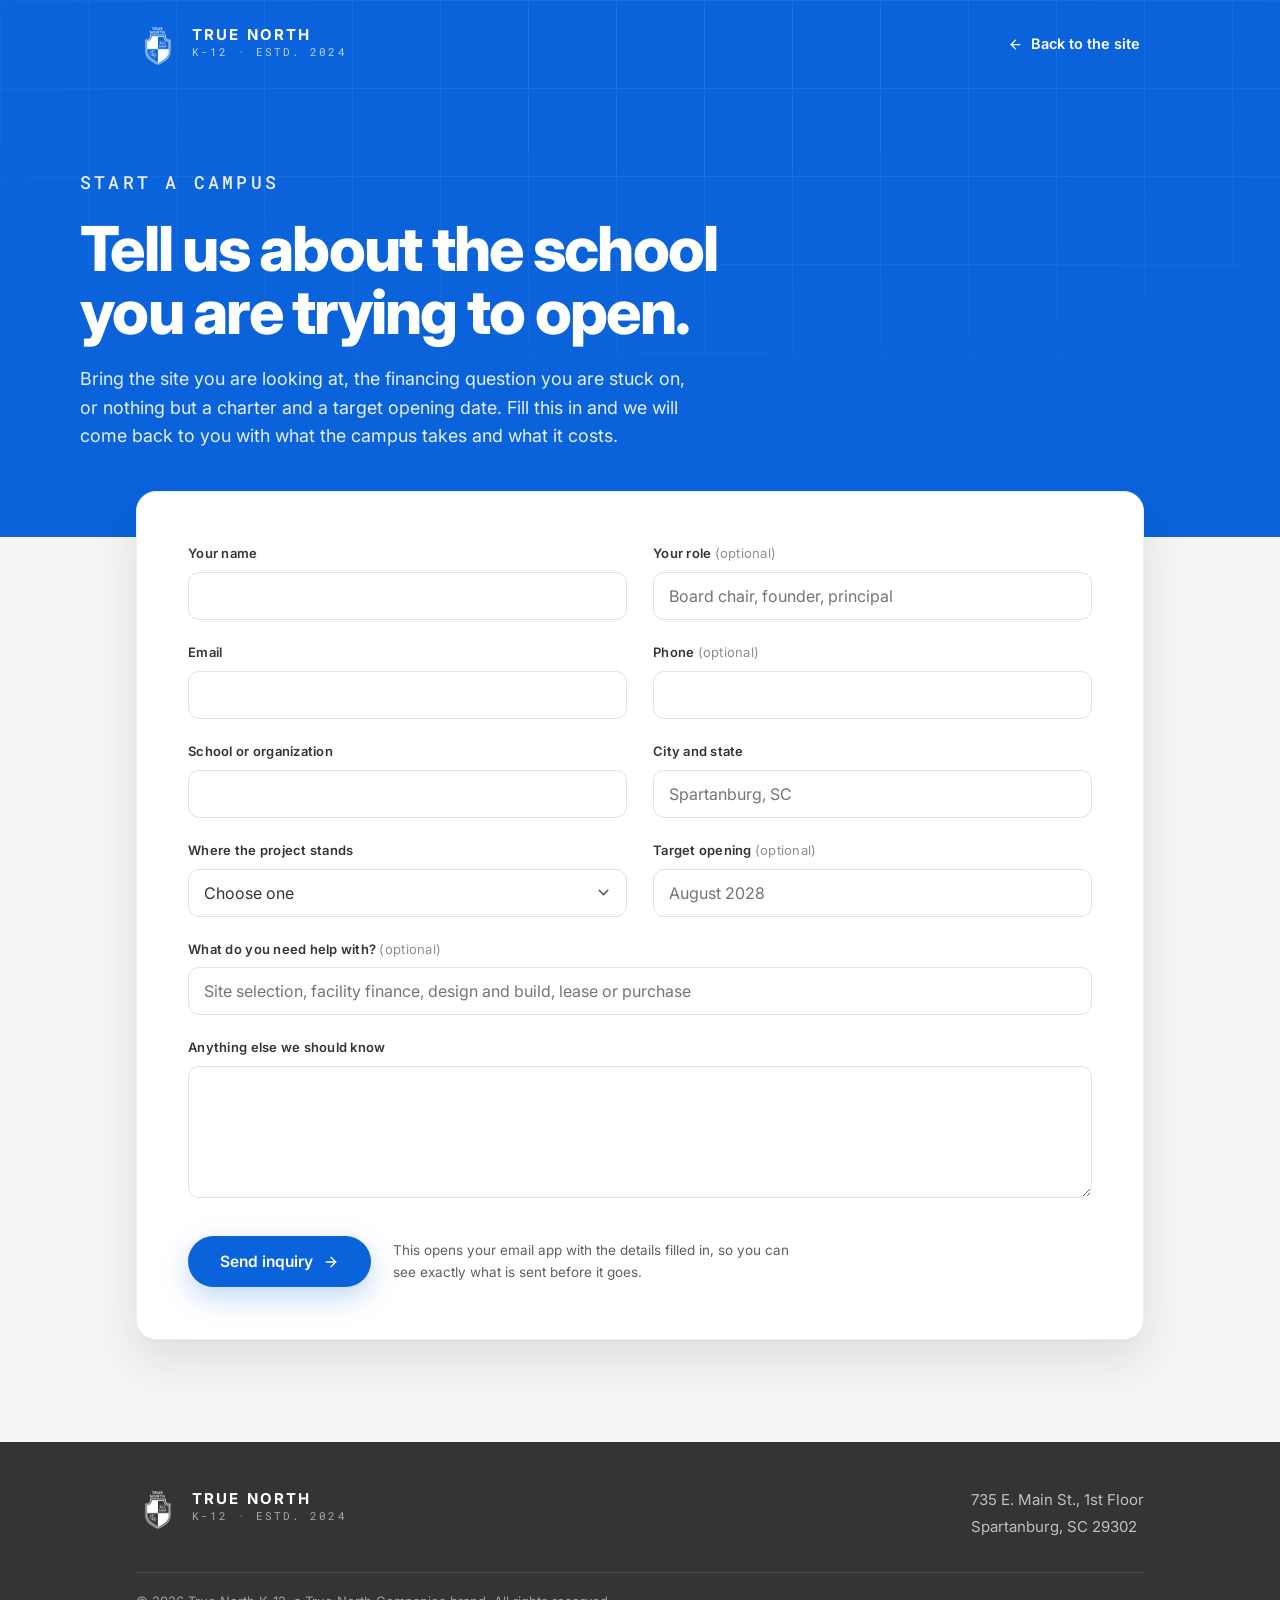
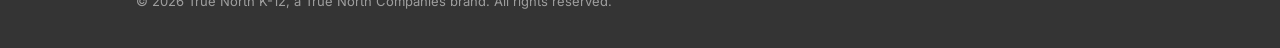
==== contact.html @ c8b850d5 "Punch list: sharp campus imagery, clearer calls to action, inquiry page Photography no longer upscal" ====
<!DOCTYPE html>
<meta charset="utf-8">
<meta name="viewport" content="width=device-width, initial-scale=1">
<title>Start a campus — True North K-12</title>
<meta name="description" content="Tell True North K-12 about the school you are trying to open.">
<meta name="robots" content="noindex">
<link rel="icon" type="image/png" href="assets/tnk12-shield.png">
<link rel="preconnect" href="https://fonts.googleapis.com">
<link rel="preconnect" href="https://fonts.gstatic.com" crossorigin>
<link rel="stylesheet" href="https://fonts.googleapis.com/css2?family=Inter:wght@300;400;500;600;700;800&family=Roboto+Mono:wght@400;500&display=swap">

<style>
  /* True North K-12 inquiry page. Same brand kit, light mode only. */
  :root {
    --cobalt: #0A63DA; --cobalt-deep: #054EAD; --cobalt-dark: #073A80;
    --cobalt-lift: #3D8BF0; --cobalt-wash: #EAF1FD;
    --ink: #343434; --ink-soft: #5B6068; --ink-faint: #8A9099;
    --ground: #FFFFFF; --ground-alt: #F6F5F4; --paper: #F6F6F6;
    --rule: #E4E3E1; --rule-soft: #EFEEEC;
    --face: "Inter", "Segoe UI", Helvetica, Arial, sans-serif;
    --mono: "Roboto Mono", "SF Mono", Consolas, monospace;
    --shell: 1120px;
  }
  *, *::before, *::after { box-sizing: border-box; }
  body { margin: 0; background: var(--ground-alt); color: var(--ink); font-family: var(--face);
         font-size: 17px; line-height: 1.6; -webkit-font-smoothing: antialiased; overflow-x: hidden; }
  h1, h2 { margin: 0; letter-spacing: -0.028em; text-wrap: balance; }
  p { margin: 0; }
  img { max-width: 100%; display: block; }
  a { color: var(--cobalt); text-underline-offset: 3px; }
  :focus-visible { outline: 2px solid var(--cobalt-lift); outline-offset: 3px; border-radius: 4px; }

  .shell { width: 100%; max-width: var(--shell); margin-inline: auto; padding-inline: clamp(20px, 5vw, 56px); }
  .eyebrow { font-family: var(--mono); font-size: 12px; font-weight: 500; letter-spacing: .18em;
             text-transform: uppercase; color: rgba(255,255,255,.8); }

  /* masthead + banner */
  .top { background: var(--cobalt); color: #FFFFFF; position: relative; overflow: hidden; }
  .top::after {
    content: ""; position: absolute; inset: 0; opacity: .15;
    background-image: linear-gradient(rgba(255,255,255,.5) 1px, transparent 1px),
                      linear-gradient(90deg, rgba(255,255,255,.5) 1px, transparent 1px);
    background-size: 88px 88px;
    mask-image: radial-gradient(100% 90% at 55% 15%, #000 20%, transparent 78%);
  }
  .top .shell { position: relative; z-index: 1; }
  .bar { display: flex; align-items: center; gap: 18px; min-height: 88px; }
  .lockup { display: flex; align-items: center; gap: 12px; text-decoration: none; color: #FFFFFF; }
  .lockup img { width: 44px; height: 44px; flex: none; }
  .lockup b { display: block; font-size: 15px; font-weight: 700; letter-spacing: .14em; line-height: 1.1; }
  .lockup i { display: block; font-style: normal; font-family: var(--mono); font-size: 10.5px;
              letter-spacing: .2em; color: rgba(255,255,255,.72); }
  .back { margin-left: auto; color: #FFFFFF; text-decoration: none; font-size: 14.5px; font-weight: 600;
          display: inline-flex; align-items: center; gap: 8px; min-height: 44px; padding: 0 4px; }
  .back:hover { text-decoration: underline; }
  .back svg { width: 15px; height: 15px; }

  .banner { padding: clamp(34px, 5vw, 58px) 0 clamp(52px, 7vw, 86px); }
  .banner h1 { margin-top: 20px; font-size: clamp(34px, 5.2vw, 62px); font-weight: 800; line-height: 1.02; max-width: 16ch; }
  .banner p { margin-top: 22px; max-width: 56ch; font-size: clamp(16.5px, 1.4vw, 19px); color: rgba(255,255,255,.9); }

  /* form card */
  .wrap { padding: 0 0 clamp(60px, 8vw, 104px); }
  .card { background: var(--ground); border: 1px solid var(--rule-soft); border-radius: 20px;
          padding: clamp(28px, 4vw, 52px); margin-top: clamp(-46px, -4vw, -34px);
          box-shadow: 0 1px 2px rgba(10,99,218,.05), 0 20px 46px rgba(8,33,63,.1); position: relative; z-index: 2; }

  .grid { display: grid; grid-template-columns: repeat(2, 1fr); gap: 22px 26px; }
  @media (max-width: 720px) { .grid { grid-template-columns: 1fr; } }
  .full { grid-column: 1 / -1; }

  .field label { display: block; font-size: 13px; font-weight: 600; letter-spacing: .02em; margin-bottom: 8px; }
  .field .opt { color: var(--ink-faint); font-weight: 400; }
  .field input, .field select, .field textarea {
    width: 100%; font-family: var(--face); font-size: 16px; color: var(--ink);
    background: var(--ground); border: 1px solid var(--rule); border-radius: 11px;
    padding: 13px 15px; transition: border-color .16s ease, box-shadow .16s ease;
  }
  .field textarea { min-height: 132px; resize: vertical; line-height: 1.55; }
  .field select { appearance: none; background-image: url("data:image/svg+xml,%3Csvg xmlns='http://www.w3.org/2000/svg' viewBox='0 0 24 24' fill='none' stroke='%235B6068' stroke-width='2' stroke-linecap='round'%3E%3Cpath d='M6 9l6 6 6-6'/%3E%3C/svg%3E");
                  background-repeat: no-repeat; background-position: right 14px center; background-size: 17px; padding-right: 42px; }
  .field input:focus, .field select:focus, .field textarea:focus {
    outline: none; border-color: var(--cobalt); box-shadow: 0 0 0 3px var(--cobalt-wash); }
  .field input:user-invalid, .field textarea:user-invalid { border-color: #B3261E; }

  .actions { margin-top: 30px; display: flex; flex-wrap: wrap; align-items: center; gap: 18px 22px; }
  .btn { display: inline-flex; align-items: center; gap: 10px; padding: 16px 32px; border: 0; border-radius: 999px;
         font-family: var(--face); font-size: 15.5px; font-weight: 600; cursor: pointer;
         background: var(--cobalt); color: #FFFFFF; box-shadow: 0 10px 28px rgba(10,99,218,.26);
         transition: transform .18s ease, background .18s ease; text-decoration: none; }
  .btn:hover { transform: translateY(-2px); background: var(--cobalt-deep); }
  .btn svg { width: 16px; height: 16px; }
  .note { font-size: 13.5px; color: var(--ink-soft); max-width: 46ch; }

  .said { margin-top: 26px; padding: 20px 22px; border-radius: 13px; background: var(--cobalt-wash);
          border: 1px solid #CFE0FA; font-size: 15px; color: var(--cobalt-dark); }
  .said b { display: block; margin-bottom: 5px; font-size: 15.5px; }
  .said a { color: var(--cobalt-deep); }

  .foot { background: var(--ink); color: var(--paper); padding: 44px 0 36px; }
  .foot__row { display: flex; flex-wrap: wrap; gap: 24px 56px; justify-content: space-between; align-items: flex-start; }
  .foot .lockup i { color: rgba(246,246,246,.6); }
  .foot address { font-style: normal; font-size: 15px; line-height: 1.8; color: rgba(246,246,246,.72); }
  .foot__legal { margin-top: 32px; padding-top: 18px; border-top: 1px solid rgba(255,255,255,.13);
                 font-size: 13px; color: rgba(246,246,246,.55); }
</style>

<header class="top">
  <div class="shell">
    <div class="bar">
      <a class="lockup" href="index.html" aria-label="True North K-12, home">
        <img src="assets/tnk12-shield-white.png" alt="" width="44" height="44">
        <span>
          <b>TRUE NORTH</b>
          <i>K-12 &middot; ESTD. 2024</i>
        </span>
      </a>
      <a class="back" href="index.html">
        <svg viewBox="0 0 24 24" fill="none" stroke="currentColor" stroke-width="2" stroke-linecap="round" stroke-linejoin="round" aria-hidden="true"><path d="M19 12H5"/><path d="M12 19l-7-7 7-7"/></svg>
        Back to the site
      </a>
    </div>
  </div>
  <div class="shell banner">
    <p class="eyebrow">Start a campus</p>
    <h1>Tell us about the school you are trying to open.</h1>
    <p>
      Bring the site you are looking at, the financing question you are stuck on, or nothing but a
      charter and a target opening date. Fill this in and we will come back to you with what the
      campus takes and what it costs.
    </p>
  </div>
</header>

<main class="wrap">
  <div class="shell">
    <div class="card">
      <form id="inquiry" novalidate>
        <div class="grid">
          <div class="field">
            <label for="name">Your name</label>
            <input id="name" name="name" type="text" autocomplete="name" required>
          </div>
          <div class="field">
            <label for="role">Your role <span class="opt">(optional)</span></label>
            <input id="role" name="role" type="text" placeholder="Board chair, founder, principal" autocomplete="organization-title">
          </div>
          <div class="field">
            <label for="email">Email</label>
            <input id="email" name="email" type="email" autocomplete="email" required>
          </div>
          <div class="field">
            <label for="phone">Phone <span class="opt">(optional)</span></label>
            <input id="phone" name="phone" type="tel" autocomplete="tel">
          </div>
          <div class="field">
            <label for="school">School or organization</label>
            <input id="school" name="school" type="text" autocomplete="organization" required>
          </div>
          <div class="field">
            <label for="place">City and state</label>
            <input id="place" name="place" type="text" placeholder="Spartanburg, SC" required>
          </div>
          <div class="field">
            <label for="stage">Where the project stands</label>
            <select id="stage" name="stage" required>
              <option value="">Choose one</option>
              <option>Still exploring</option>
              <option>Charter application in progress</option>
              <option>Charter approved</option>
              <option>Site identified</option>
              <option>Site under contract</option>
              <option>In design</option>
              <option>Under construction</option>
              <option>Something else</option>
            </select>
          </div>
          <div class="field">
            <label for="opening">Target opening <span class="opt">(optional)</span></label>
            <input id="opening" name="opening" type="text" placeholder="August 2028">
          </div>
          <div class="field full">
            <label for="help">What do you need help with? <span class="opt">(optional)</span></label>
            <input id="help" name="help" type="text" placeholder="Site selection, facility finance, design and build, lease or purchase">
          </div>
          <div class="field full">
            <label for="message">Anything else we should know</label>
            <textarea id="message" name="message" required></textarea>
          </div>
        </div>

        <div class="actions">
          <button class="btn" type="submit">
            Send inquiry
            <svg viewBox="0 0 24 24" fill="none" stroke="currentColor" stroke-width="2" stroke-linecap="round" stroke-linejoin="round" aria-hidden="true"><path d="M5 12h14"/><path d="M12 5l7 7-7 7"/></svg>
          </button>
          <p class="note">This opens your email app with the details filled in, so you can see exactly what is sent before it goes.</p>
        </div>

        <div class="said" id="said" hidden>
          <b>Your email app should have opened.</b>
          If nothing happened, send the same details straight to
          <a id="fallback" href="#">our inbox</a> and we will pick it up from there.
        </div>
      </form>
    </div>
  </div>
</main>

<footer class="foot">
  <div class="shell foot__row">
    <a class="lockup" href="index.html" aria-label="True North K-12, home">
      <img src="assets/tnk12-shield-white.png" alt="" width="42" height="42">
      <span>
        <b>TRUE NORTH</b>
        <i>K-12 &middot; ESTD. 2024</i>
      </span>
    </a>
    <address>
      735 E. Main St., 1st Floor<br>
      Spartanburg, SC 29302
    </address>
  </div>
  <div class="shell">
    <p class="foot__legal">&copy; 2026 True North K-12, a True North Companies brand. All rights reserved.</p>
  </div>
</footer>

<script>
(function () {
  // ---- Where inquiries go. Change this one line to reroute the form. ----
  var INBOX = "cgill@true-north-companies.com";

  var form = document.getElementById("inquiry");
  var said = document.getElementById("said");
  var fallback = document.getElementById("fallback");
  if (!form) return;

  function val(id) {
    var el = document.getElementById(id);
    return el && el.value ? el.value.trim() : "";
  }

  function compose() {
    var rows = [
      ["Name", val("name")],
      ["Role", val("role")],
      ["Email", val("email")],
      ["Phone", val("phone")],
      ["School or organization", val("school")],
      ["City and state", val("place")],
      ["Where the project stands", val("stage")],
      ["Target opening", val("opening")],
      ["Needs help with", val("help")]
    ].filter(function (r) { return r[1]; });

    var body = "";
    rows.forEach(function (r) { body += r[0] + ": " + r[1] + "\n"; });
    body += "\n" + val("message") + "\n";

    var subject = "Campus inquiry: " + (val("school") || val("name") || "True North K-12");
    return "mailto:" + INBOX +
           "?subject=" + encodeURIComponent(subject) +
           "&body=" + encodeURIComponent(body);
  }

  form.addEventListener("submit", function (e) {
    e.preventDefault();
    if (!form.checkValidity()) {
      form.reportValidity();
      var bad = form.querySelector(":invalid");
      if (bad) bad.focus();
      return;
    }
    var href = compose();
    if (fallback) fallback.setAttribute("href", href);
    if (said) said.hidden = false;
    window.location.href = href;
  });
})();
</script>
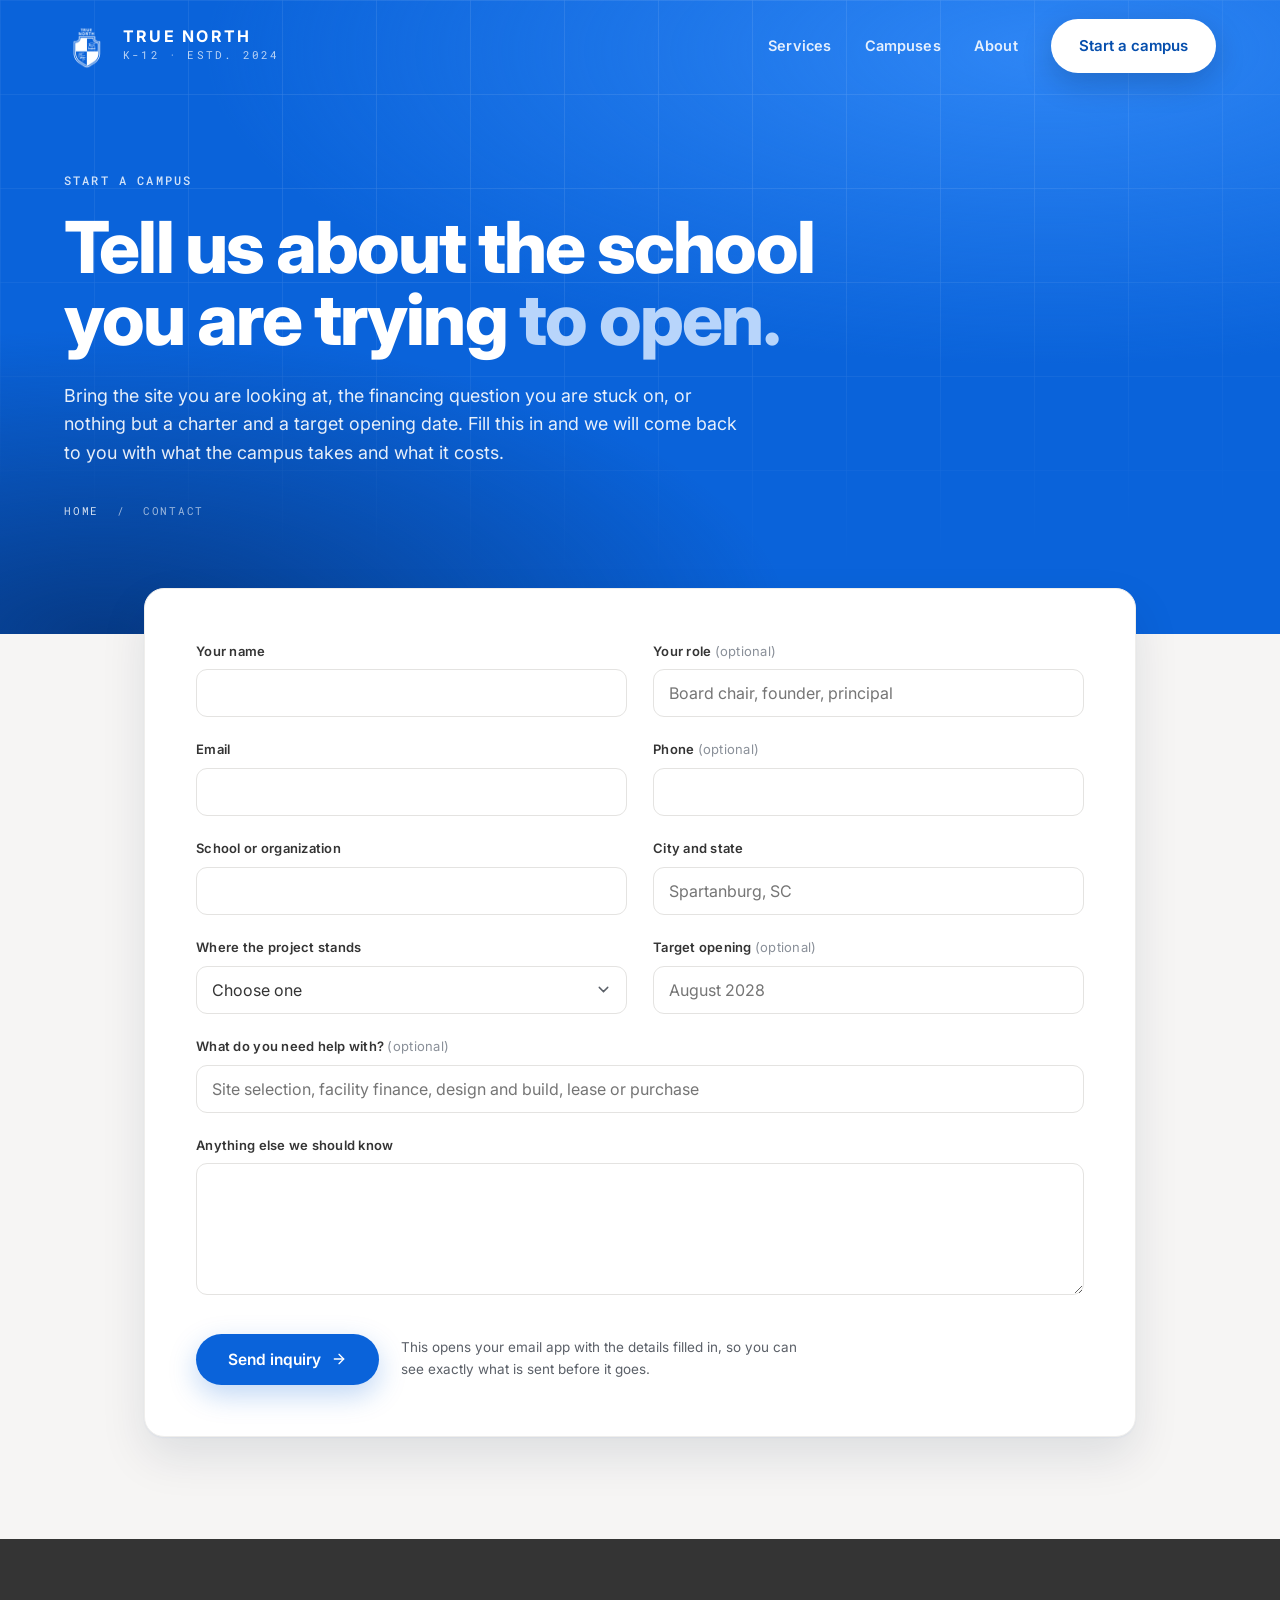
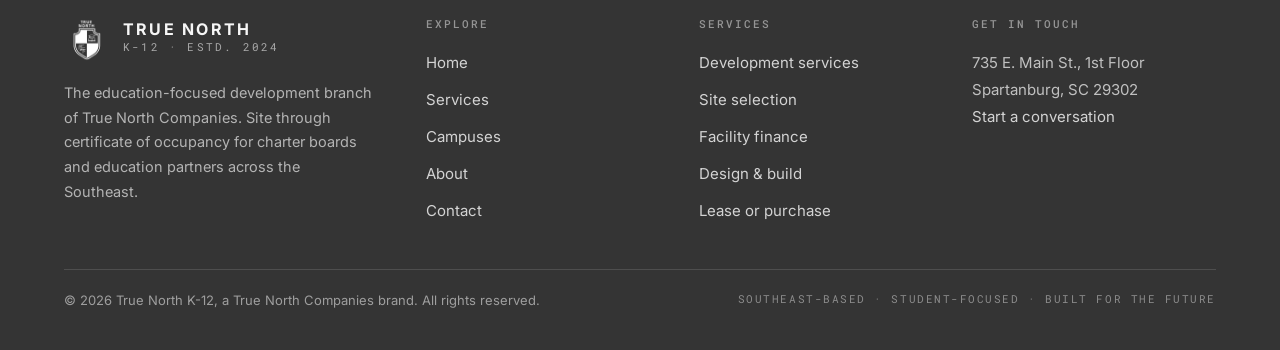
==== commit 284b2d6f: "Build out the full multi-page site Five pages instead of one splash page: home, services, campuses, " ====
--- a/contact.html
+++ b/contact.html
@@ -1,69 +1,35 @@
 <!DOCTYPE html>
 <meta charset="utf-8">
 <meta name="viewport" content="width=device-width, initial-scale=1">
-<title>Start a campus — True North K-12</title>
-<meta name="description" content="Tell True North K-12 about the school you are trying to open.">
-<meta name="robots" content="noindex">
+<title>Contact | True North K-12</title>
+<meta name="description" content="Tell True North K-12 about the school you are trying to open. Site, financing, design or the whole campus, we will tell you what it takes and what it costs.">
+<link rel="canonical" href="https://powered-by-elevate.github.io/TNK12-web/contact.html">
+<meta property="og:type" content="website">
+<meta property="og:site_name" content="True North K-12">
+<meta property="og:title" content="Contact | True North K-12">
+<meta property="og:description" content="Bring the site, the financing question, or nothing but a charter and a target opening date.">
+<meta property="og:url" content="https://powered-by-elevate.github.io/TNK12-web/contact.html">
+<meta property="og:image" content="https://powered-by-elevate.github.io/TNK12-web/assets/campus-woodruff.jpg">
+<meta name="twitter:card" content="summary_large_image">
 <link rel="icon" type="image/png" href="assets/tnk12-shield.png">
+<link rel="apple-touch-icon" href="assets/tnk12-shield.png">
+<meta name="theme-color" content="#0A63DA">
 <link rel="preconnect" href="https://fonts.googleapis.com">
 <link rel="preconnect" href="https://fonts.gstatic.com" crossorigin>
-<link rel="stylesheet" href="https://fonts.googleapis.com/css2?family=Inter:wght@300;400;500;600;700;800&family=Roboto+Mono:wght@400;500&display=swap">
-
+<link rel="stylesheet" href="https://fonts.googleapis.com/css2?family=Inter:wght@300;400;500;600;700;800;900&family=Roboto+Mono:wght@400;500&display=swap">
+<link rel="stylesheet" href="assets/site.css">
 <style>
-  /* True North K-12 inquiry page. Same brand kit, light mode only. */
-  :root {
-    --cobalt: #0A63DA; --cobalt-deep: #054EAD; --cobalt-dark: #073A80;
-    --cobalt-lift: #3D8BF0; --cobalt-wash: #EAF1FD;
-    --ink: #343434; --ink-soft: #5B6068; --ink-faint: #8A9099;
-    --ground: #FFFFFF; --ground-alt: #F6F5F4; --paper: #F6F6F6;
-    --rule: #E4E3E1; --rule-soft: #EFEEEC;
-    --face: "Inter", "Segoe UI", Helvetica, Arial, sans-serif;
-    --mono: "Roboto Mono", "SF Mono", Consolas, monospace;
-    --shell: 1120px;
-  }
-  *, *::before, *::after { box-sizing: border-box; }
-  body { margin: 0; background: var(--ground-alt); color: var(--ink); font-family: var(--face);
-         font-size: 17px; line-height: 1.6; -webkit-font-smoothing: antialiased; overflow-x: hidden; }
-  h1, h2 { margin: 0; letter-spacing: -0.028em; text-wrap: balance; }
-  p { margin: 0; }
-  img { max-width: 100%; display: block; }
-  a { color: var(--cobalt); text-underline-offset: 3px; }
-  :focus-visible { outline: 2px solid var(--cobalt-lift); outline-offset: 3px; border-radius: 4px; }
-
-  .shell { width: 100%; max-width: var(--shell); margin-inline: auto; padding-inline: clamp(20px, 5vw, 56px); }
-  .eyebrow { font-family: var(--mono); font-size: 12px; font-weight: 500; letter-spacing: .18em;
-             text-transform: uppercase; color: rgba(255,255,255,.8); }
-
-  /* masthead + banner */
-  .top { background: var(--cobalt); color: #FFFFFF; position: relative; overflow: hidden; }
-  .top::after {
-    content: ""; position: absolute; inset: 0; opacity: .15;
-    background-image: linear-gradient(rgba(255,255,255,.5) 1px, transparent 1px),
-                      linear-gradient(90deg, rgba(255,255,255,.5) 1px, transparent 1px);
-    background-size: 88px 88px;
-    mask-image: radial-gradient(100% 90% at 55% 15%, #000 20%, transparent 78%);
-  }
-  .top .shell { position: relative; z-index: 1; }
-  .bar { display: flex; align-items: center; gap: 18px; min-height: 88px; }
-  .lockup { display: flex; align-items: center; gap: 12px; text-decoration: none; color: #FFFFFF; }
-  .lockup img { width: 44px; height: 44px; flex: none; }
-  .lockup b { display: block; font-size: 15px; font-weight: 700; letter-spacing: .14em; line-height: 1.1; }
-  .lockup i { display: block; font-style: normal; font-family: var(--mono); font-size: 10.5px;
-              letter-spacing: .2em; color: rgba(255,255,255,.72); }
-  .back { margin-left: auto; color: #FFFFFF; text-decoration: none; font-size: 14.5px; font-weight: 600;
-          display: inline-flex; align-items: center; gap: 8px; min-height: 44px; padding: 0 4px; }
-  .back:hover { text-decoration: underline; }
-  .back svg { width: 15px; height: 15px; }
-
-  .banner { padding: clamp(34px, 5vw, 58px) 0 clamp(52px, 7vw, 86px); }
-  .banner h1 { margin-top: 20px; font-size: clamp(34px, 5.2vw, 62px); font-weight: 800; line-height: 1.02; max-width: 16ch; }
-  .banner p { margin-top: 22px; max-width: 56ch; font-size: clamp(16.5px, 1.4vw, 19px); color: rgba(255,255,255,.9); }
-
-  /* form card */
+  /* Inquiry form. Chrome comes from site.css; this is the form itself. */
+  body { background: var(--ground-alt); }
+
   .wrap { padding: 0 0 clamp(60px, 8vw, 104px); }
-  .card { background: var(--ground); border: 1px solid var(--rule-soft); border-radius: 20px;
-          padding: clamp(28px, 4vw, 52px); margin-top: clamp(-46px, -4vw, -34px);
-          box-shadow: 0 1px 2px rgba(10,99,218,.05), 0 20px 46px rgba(8,33,63,.1); position: relative; z-index: 2; }
+  .wrap .shell { max-width: 1120px; }
+  .card {
+    background: var(--ground); border: 1px solid var(--rule-soft); border-radius: 20px;
+    padding: clamp(28px, 4vw, 52px); margin-top: clamp(-46px, -4vw, -34px);
+    box-shadow: 0 1px 2px rgba(10,99,218,.05), 0 20px 46px rgba(8,33,63,.1);
+    position: relative; z-index: 2;
+  }
 
   .grid { display: grid; grid-template-columns: repeat(2, 1fr); gap: 22px 26px; }
   @media (max-width: 720px) { .grid { grid-template-columns: 1fr; } }
@@ -77,62 +43,80 @@
     padding: 13px 15px; transition: border-color .16s ease, box-shadow .16s ease;
   }
   .field textarea { min-height: 132px; resize: vertical; line-height: 1.55; }
-  .field select { appearance: none; background-image: url("data:image/svg+xml,%3Csvg xmlns='http://www.w3.org/2000/svg' viewBox='0 0 24 24' fill='none' stroke='%235B6068' stroke-width='2' stroke-linecap='round'%3E%3Cpath d='M6 9l6 6 6-6'/%3E%3C/svg%3E");
-                  background-repeat: no-repeat; background-position: right 14px center; background-size: 17px; padding-right: 42px; }
+  .field select {
+    appearance: none;
+    background-image: url("data:image/svg+xml,%3Csvg xmlns='http://www.w3.org/2000/svg' viewBox='0 0 24 24' fill='none' stroke='%235B6068' stroke-width='2' stroke-linecap='round'%3E%3Cpath d='M6 9l6 6 6-6'/%3E%3C/svg%3E");
+    background-repeat: no-repeat; background-position: right 14px center; background-size: 17px; padding-right: 42px;
+  }
   .field input:focus, .field select:focus, .field textarea:focus {
-    outline: none; border-color: var(--cobalt); box-shadow: 0 0 0 3px var(--cobalt-wash); }
+    outline: none; border-color: var(--cobalt); box-shadow: 0 0 0 3px var(--cobalt-wash);
+  }
   .field input:user-invalid, .field textarea:user-invalid { border-color: #B3261E; }
 
   .actions { margin-top: 30px; display: flex; flex-wrap: wrap; align-items: center; gap: 18px 22px; }
-  .btn { display: inline-flex; align-items: center; gap: 10px; padding: 16px 32px; border: 0; border-radius: 999px;
-         font-family: var(--face); font-size: 15.5px; font-weight: 600; cursor: pointer;
-         background: var(--cobalt); color: #FFFFFF; box-shadow: 0 10px 28px rgba(10,99,218,.26);
-         transition: transform .18s ease, background .18s ease; text-decoration: none; }
-  .btn:hover { transform: translateY(-2px); background: var(--cobalt-deep); }
-  .btn svg { width: 16px; height: 16px; }
+  .actions .btn {
+    border: 0; cursor: pointer; padding: 16px 32px; font-size: 15.5px;
+    font-family: var(--face); background: var(--cobalt); color: #FFFFFF;
+    box-shadow: 0 10px 28px rgba(10,99,218,.26);
+  }
+  .actions .btn:hover { background: var(--cobalt-deep); }
   .note { font-size: 13.5px; color: var(--ink-soft); max-width: 46ch; }
 
-  .said { margin-top: 26px; padding: 20px 22px; border-radius: 13px; background: var(--cobalt-wash);
-          border: 1px solid #CFE0FA; font-size: 15px; color: var(--cobalt-dark); }
+  .said {
+    margin-top: 26px; padding: 20px 22px; border-radius: 13px; background: var(--cobalt-wash);
+    border: 1px solid #CFE0FA; font-size: 15px; color: var(--cobalt-dark);
+  }
   .said b { display: block; margin-bottom: 5px; font-size: 15.5px; }
   .said a { color: var(--cobalt-deep); }
 
-  .foot { background: var(--ink); color: var(--paper); padding: 44px 0 36px; }
-  .foot__row { display: flex; flex-wrap: wrap; gap: 24px 56px; justify-content: space-between; align-items: flex-start; }
-  .foot .lockup i { color: rgba(246,246,246,.6); }
-  .foot address { font-style: normal; font-size: 15px; line-height: 1.8; color: rgba(246,246,246,.72); }
-  .foot__legal { margin-top: 32px; padding-top: 18px; border-top: 1px solid rgba(255,255,255,.13);
-                 font-size: 13px; color: rgba(246,246,246,.55); }
+  /* the page header sits tighter here so the card can overlap it */
+  .pagehead { padding-bottom: clamp(72px, 9vw, 116px); }
 </style>
 
-<header class="top">
+<a class="skip" href="#main">Skip to content</a>
+
+<header class="masthead">
+  <div class="shell masthead__row">
+    <a class="lockup" href="index.html" aria-label="True North K-12, home">
+      <img src="assets/tnk12-shield-white.png" alt="" width="46" height="46">
+      <span>
+        <b>TRUE NORTH</b>
+        <span>K-12 &middot; ESTD. 2024</span>
+      </span>
+    </a>
+
+    <button class="nav__toggle" type="button" aria-expanded="false" aria-controls="nav" aria-label="Menu">
+      <svg class="ico-bars" viewBox="0 0 24 24" fill="none" stroke="currentColor" stroke-width="2.2" stroke-linecap="round" aria-hidden="true"><path d="M4 7h16M4 12h16M4 17h16"/></svg>
+      <svg class="ico-x" viewBox="0 0 24 24" fill="none" stroke="currentColor" stroke-width="2.2" stroke-linecap="round" aria-hidden="true"><path d="M6 6l12 12M18 6L6 18"/></svg>
+    </button>
+
+    <nav class="nav" id="nav" aria-label="Primary">
+      <ul class="nav__links">
+        <li><a href="services.html">Services</a></li>
+        <li><a href="campuses.html">Campuses</a></li>
+        <li><a href="about.html">About</a></li>
+      </ul>
+      <a class="btn btn--on-cobalt" href="contact.html">Start a campus</a>
+    </nav>
+  </div>
+</header>
+
+<div class="progress" id="progress" aria-hidden="true"></div>
+
+<section class="pagehead">
   <div class="shell">
-    <div class="bar">
-      <a class="lockup" href="index.html" aria-label="True North K-12, home">
-        <img src="assets/tnk12-shield-white.png" alt="" width="44" height="44">
-        <span>
-          <b>TRUE NORTH</b>
-          <i>K-12 &middot; ESTD. 2024</i>
-        </span>
-      </a>
-      <a class="back" href="index.html">
-        <svg viewBox="0 0 24 24" fill="none" stroke="currentColor" stroke-width="2" stroke-linecap="round" stroke-linejoin="round" aria-hidden="true"><path d="M19 12H5"/><path d="M12 19l-7-7 7-7"/></svg>
-        Back to the site
-      </a>
-    </div>
-  </div>
-  <div class="shell banner">
     <p class="eyebrow">Start a campus</p>
-    <h1>Tell us about the school you are trying to open.</h1>
-    <p>
+    <h1>Tell us about the school<br>you are trying <em>to open.</em></h1>
+    <p class="lede">
       Bring the site you are looking at, the financing question you are stuck on, or nothing but a
       charter and a target opening date. Fill this in and we will come back to you with what the
       campus takes and what it costs.
     </p>
+    <p class="crumbs"><a href="index.html">Home</a> &nbsp;/&nbsp; Contact</p>
   </div>
-</header>
-
-<main class="wrap">
+</section>
+
+<main class="wrap" id="main">
   <div class="shell">
     <div class="card">
       <form id="inquiry" novalidate>
@@ -208,28 +192,72 @@
 </main>
 
 <footer class="foot">
-  <div class="shell foot__row">
-    <a class="lockup" href="index.html" aria-label="True North K-12, home">
-      <img src="assets/tnk12-shield-white.png" alt="" width="42" height="42">
-      <span>
-        <b>TRUE NORTH</b>
-        <i>K-12 &middot; ESTD. 2024</i>
-      </span>
-    </a>
-    <address>
-      735 E. Main St., 1st Floor<br>
-      Spartanburg, SC 29302
-    </address>
-  </div>
   <div class="shell">
-    <p class="foot__legal">&copy; 2026 True North K-12, a True North Companies brand. All rights reserved.</p>
+    <div class="foot__grid">
+      <div>
+        <a class="lockup" href="index.html" aria-label="True North K-12, home">
+          <img src="assets/tnk12-shield-white.png" alt="" width="44" height="44">
+          <span>
+            <b>TRUE NORTH</b>
+            <span>K-12 &middot; ESTD. 2024</span>
+          </span>
+        </a>
+        <p class="foot__blurb">
+          The education-focused development branch of True North Companies. Site through
+          certificate of occupancy for charter boards and education partners across the Southeast.
+        </p>
+      </div>
+
+      <div>
+        <h4>Explore</h4>
+        <ul>
+          <li><a href="index.html">Home</a></li>
+          <li><a href="services.html">Services</a></li>
+          <li><a href="campuses.html">Campuses</a></li>
+          <li><a href="about.html">About</a></li>
+          <li><a href="contact.html">Contact</a></li>
+        </ul>
+      </div>
+
+      <div>
+        <h4>Services</h4>
+        <ul>
+          <li><a href="services.html#development">Development services</a></li>
+          <li><a href="services.html#site">Site selection</a></li>
+          <li><a href="services.html#finance">Facility finance</a></li>
+          <li><a href="services.html#design">Design &amp; build</a></li>
+          <li><a href="services.html#occupancy">Lease or purchase</a></li>
+        </ul>
+      </div>
+
+      <div>
+        <h4>Get in touch</h4>
+        <address>
+          735 E. Main St., 1st Floor<br>
+          Spartanburg, SC 29302<br>
+          <a href="contact.html">Start a conversation</a>
+        </address>
+      </div>
+    </div>
+
+    <div class="foot__legal">
+      <span>&copy; 2026 True North K-12, a True North Companies brand. All rights reserved.</span>
+      <span class="foot__brandline">Southeast-Based &middot; Student-Focused &middot; Built for the Future</span>
+    </div>
   </div>
 </footer>
+
+<button class="to-top" id="toTop" type="button" aria-label="Back to top">
+  <svg viewBox="0 0 24 24" fill="none" stroke="currentColor" stroke-width="2" stroke-linecap="round" stroke-linejoin="round" aria-hidden="true"><path d="M12 19V5"/><path d="M5 12l7-7 7 7"/></svg>
+  <span>Top</span>
+</button>
+
+<script src="assets/site.js"></script>
 
 <script>
 (function () {
   // ---- Where inquiries go. Change this one line to reroute the form. ----
-  var INBOX = "cgill@true-north-companies.com";
+  var INBOX = "WRoach@true-north-companies.com";
 
   var form = document.getElementById("inquiry");
   var said = document.getElementById("said");
--- a/assets/site.css
+++ b/assets/site.css
@@ -0,0 +1,444 @@
+/* ===========================================================
+   True North K-12 — shared design system.
+   Canva brand kit kAGTkx2Z8kc.
+   cobalt #0A63DA · deep #054EAD · charcoal #343434
+   paper #F6F6F6 · warm ground #F6F5F4.     Light mode only.
+   =========================================================== */
+:root {
+  --cobalt:      #0A63DA;
+  --cobalt-deep: #054EAD;
+  --cobalt-dark: #073A80;
+  --cobalt-lift: #3D8BF0;
+  --cobalt-wash: #EAF1FD;
+
+  --ink:       #343434;
+  --ink-soft:  #5B6068;
+  --ink-faint: #8A9099;
+
+  --ground:     #FFFFFF;
+  --ground-alt: #F6F5F4;
+  --paper:      #F6F6F6;
+  --rule:       #E4E3E1;
+  --rule-soft:  #EFEEEC;
+
+  --face: "Inter", "Segoe UI", Helvetica, Arial, sans-serif;
+  --mono: "Roboto Mono", "SF Mono", Consolas, monospace;
+
+  --measure: 64ch;
+  --shell: 1560px;
+}
+
+*, *::before, *::after { box-sizing: border-box; }
+
+body {
+  margin: 0;
+  background: var(--ground);
+  color: var(--ink);
+  font-family: var(--face);
+  font-size: 17px;
+  line-height: 1.6;
+  -webkit-font-smoothing: antialiased;
+  text-rendering: optimizeLegibility;
+  overflow-x: hidden;
+}
+h1, h2, h3 { margin: 0; text-wrap: balance; letter-spacing: -0.025em; }
+p { margin: 0; }
+img { max-width: 100%; display: block; }
+a { color: var(--cobalt); text-underline-offset: 3px; }
+:focus-visible { outline: 2px solid var(--cobalt-lift); outline-offset: 3px; border-radius: 3px; }
+
+.shell { width: 100%; max-width: var(--shell); margin-inline: auto; padding-inline: clamp(20px, 5vw, 68px); }
+.skip {
+  position: absolute; left: -9999px; top: 0; z-index: 100;
+  background: #FFFFFF; color: var(--cobalt-deep); padding: 12px 20px;
+  border-radius: 0 0 8px 0; font-weight: 600; text-decoration: none;
+}
+.skip:focus { left: 0; }
+
+.eyebrow {
+  font-family: var(--mono); font-size: 12px; font-weight: 500;
+  letter-spacing: .18em; text-transform: uppercase; color: var(--cobalt);
+}
+
+.btn {
+  display: inline-flex; align-items: center; gap: 10px;
+  padding: 15px 28px; border-radius: 999px;
+  font-size: 15px; font-weight: 600; text-decoration: none;
+  transition: transform .18s ease, background .18s ease, box-shadow .18s ease;
+}
+.btn svg { width: 16px; height: 16px; }
+.btn--on-cobalt { background: #FFFFFF; color: var(--cobalt-deep); box-shadow: 0 10px 30px rgba(3,24,56,.22); }
+.btn--on-cobalt:hover { transform: translateY(-2px); background: var(--paper); }
+.btn--solid { background: var(--cobalt); color: #FFFFFF; box-shadow: 0 10px 28px rgba(10,99,218,.26); }
+.btn--solid:hover { transform: translateY(-2px); background: var(--cobalt-deep); }
+.btn--wire { border: 1px solid rgba(255,255,255,.45); color: #FFFFFF; }
+.btn--wire:hover { border-color: #FFFFFF; background: rgba(255,255,255,.1); }
+.btn--ghost { border: 1px solid var(--rule); color: var(--ink); background: #FFFFFF; }
+.btn--ghost:hover { border-color: var(--cobalt); color: var(--cobalt-deep); transform: translateY(-2px); }
+
+/* ---------------- masthead ---------------- */
+.masthead { position: absolute; inset: 0 0 auto; z-index: 30; }
+.masthead__row { display: flex; align-items: center; gap: 20px; min-height: 92px; }
+.lockup { display: flex; align-items: center; gap: 13px; text-decoration: none; color: #FFFFFF; }
+.lockup img { width: 46px; height: 46px; flex: none; }
+.lockup b { display: block; font-size: 16px; font-weight: 700; letter-spacing: .14em; line-height: 1.1; }
+.lockup > span { display: block; }
+.lockup span span { display: block; font-family: var(--mono); font-size: 11px; letter-spacing: .2em; color: rgba(255,255,255,.72); }
+
+.nav { margin-left: auto; display: flex; align-items: center; gap: clamp(18px, 2.6vw, 38px); }
+.nav__links { display: flex; align-items: center; gap: clamp(18px, 2.6vw, 38px); list-style: none; margin: 0; padding: 0; }
+.nav__links a {
+  color: rgba(255,255,255,.88); text-decoration: none;
+  font-size: 14.5px; font-weight: 600; letter-spacing: .01em;
+  /* 44px minimum pointer target, text stays optically centered */
+  padding: 11px 0; min-height: 44px; display: inline-flex; align-items: center;
+  position: relative; white-space: nowrap;
+  transition: color .18s ease;
+}
+.nav__links a::after {
+  content: ""; position: absolute; left: 0; right: 0; bottom: 9px; height: 2px;
+  background: #FFFFFF; transform: scaleX(0); transform-origin: 0 50%;
+  transition: transform .2s ease;
+}
+.nav__links a:hover { color: #FFFFFF; }
+.nav__links a:hover::after { transform: scaleX(1); }
+.nav__links a[aria-current="page"] { color: #FFFFFF; }
+.nav__links a[aria-current="page"]::after { transform: scaleX(1); background: #B8D5FB; }
+
+.nav__toggle {
+  display: none; align-items: center; justify-content: center;
+  width: 44px; height: 44px; margin-left: auto;
+  background: rgba(255,255,255,.12); border: 1px solid rgba(255,255,255,.3);
+  border-radius: 10px; cursor: pointer; color: #FFFFFF; padding: 0;
+}
+.nav__toggle svg { width: 20px; height: 20px; }
+.nav__toggle .ico-x { display: none; }
+.nav__toggle[aria-expanded="true"] .ico-x { display: block; }
+.nav__toggle[aria-expanded="true"] .ico-bars { display: none; }
+
+@media (max-width: 900px) {
+  .nav__toggle { display: inline-flex; }
+  .masthead__row { flex-wrap: wrap; }
+  .nav {
+    order: 3; width: 100%; margin-left: 0;
+    flex-direction: column; align-items: stretch; gap: 0;
+    max-height: 0; overflow: hidden; visibility: hidden;
+    transition: max-height .26s ease, visibility .26s ease;
+  }
+  .nav.is-open {
+    max-height: 520px; visibility: visible; margin-bottom: 18px;
+    /* solid, so the headline underneath never reads through the menu */
+    background: var(--cobalt-dark);
+    border: 1px solid rgba(255,255,255,.16);
+    border-radius: 16px; padding: 8px;
+    box-shadow: 0 18px 44px rgba(3,20,48,.42);
+  }
+  .nav__links { flex-direction: column; align-items: stretch; gap: 0; background: none; }
+  .nav__links a { padding: 15px 16px; font-size: 16px; min-height: 52px; }
+  .nav__links li + li { border-top: 1px solid rgba(255,255,255,.14); }
+  .nav__links a::after { display: none; }
+  .nav .btn { margin-top: 8px; justify-content: center; }
+}
+@media (max-width: 560px) { .masthead .btn { padding: 13px 20px; font-size: 14px; } }
+
+/* ---------------- inner-page header ---------------- */
+.pagehead {
+  position: relative; isolation: isolate;
+  background: var(--cobalt); color: #FFFFFF;
+  padding: clamp(148px, 19vh, 200px) 0 clamp(58px, 7vw, 92px);
+  overflow: hidden;
+}
+.pagehead::before {
+  content: ""; position: absolute; inset: 0; z-index: -2;
+  background:
+    radial-gradient(120% 90% at 82% 8%, #2E86F5 0%, rgba(46,134,245,0) 55%),
+    radial-gradient(90% 80% at 8% 100%, #063A86 0%, rgba(6,58,134,0) 60%),
+    var(--cobalt);
+}
+.pagehead::after {
+  content: ""; position: absolute; inset: 0; z-index: -1; opacity: .16;
+  background-image:
+    linear-gradient(rgba(255,255,255,.55) 1px, transparent 1px),
+    linear-gradient(90deg, rgba(255,255,255,.55) 1px, transparent 1px);
+  background-size: 94px 94px;
+  mask-image: radial-gradient(110% 90% at 50% 20%, #000 25%, transparent 80%);
+}
+.pagehead .eyebrow { color: rgba(255,255,255,.82); }
+.pagehead h1 {
+  margin-top: 22px;
+  font-size: clamp(36px, 5.6vw, 82px); font-weight: 800; line-height: 1.0;
+  max-width: 19ch;
+}
+.pagehead h1 em { font-style: normal; color: #B8D5FB; }
+.pagehead .lede {
+  margin-top: 26px; max-width: 62ch;
+  font-size: clamp(16.5px, 1.4vw, 20px); color: rgba(255,255,255,.9);
+}
+.crumbs { margin-top: 34px; font-family: var(--mono); font-size: 11px; letter-spacing: .16em; text-transform: uppercase; color: rgba(255,255,255,.6); }
+.crumbs a { color: rgba(255,255,255,.82); text-decoration: none; }
+.crumbs a:hover { color: #FFFFFF; text-decoration: underline; }
+
+/* ---------------- figures band ---------------- */
+.figures { background: var(--ink); color: var(--paper); padding: clamp(52px, 6vw, 84px) 0; }
+.figures__grid { display: grid; grid-template-columns: repeat(4, 1fr); gap: 0; }
+@media (max-width: 860px) { .figures__grid { grid-template-columns: repeat(2, 1fr); row-gap: 44px; } }
+@media (max-width: 460px) { .figures__grid { grid-template-columns: 1fr; row-gap: 36px; } }
+.figure { padding: 0 32px; border-left: 1px solid rgba(255,255,255,.16); }
+.figure:first-child { padding-left: 0; border-left: 0; }
+@media (max-width: 860px) { .figure:nth-child(odd) { padding-left: 0; border-left: 0; } }
+@media (max-width: 460px) { .figure { padding-left: 0; border-left: 0; } }
+.figure b { display: block; font-size: clamp(40px, 5.4vw, 76px); font-weight: 800; line-height: .92; letter-spacing: -.045em; color: #FFFFFF; }
+.figure b em { font-style: normal; color: #6FAAF5; }
+.figure span { display: block; margin-top: 14px; font-family: var(--mono); font-size: 11.5px; line-height: 1.6; letter-spacing: .14em; text-transform: uppercase; color: rgba(246,246,246,.82); }
+
+/* ---------------- generic band ---------------- */
+.band { padding: clamp(66px, 8vw, 116px) 0; }
+.band--alt { background: var(--ground-alt); }
+.band--tight { padding: clamp(50px, 5.5vw, 78px) 0; }
+.band__head { max-width: 920px; margin-bottom: clamp(38px, 4.5vw, 64px); }
+.band__head h2 { margin-top: 18px; font-size: clamp(31px, 4.1vw, 58px); font-weight: 800; line-height: 1.04; }
+.band__head .sub { margin-top: 22px; max-width: var(--measure); color: var(--ink-soft); font-size: 17.5px; }
+
+/* ---------------- close ---------------- */
+.close { background: var(--cobalt); color: #FFFFFF; padding: clamp(66px, 8vw, 118px) 0; position: relative; overflow: hidden; }
+.close::after {
+  content: ""; position: absolute; inset: 0; opacity: .14;
+  background-image: linear-gradient(rgba(255,255,255,.5) 1px, transparent 1px), linear-gradient(90deg, rgba(255,255,255,.5) 1px, transparent 1px);
+  background-size: 94px 94px;
+  mask-image: radial-gradient(90% 90% at 70% 30%, #000 20%, transparent 75%);
+}
+.close .shell { position: relative; z-index: 1; }
+.close h2 { font-size: clamp(31px, 4.6vw, 62px); font-weight: 800; line-height: 1.02; max-width: 18ch; }
+.close p { margin-top: 24px; max-width: 56ch; font-size: 18px; color: rgba(255,255,255,.9); }
+.close__cta { margin-top: 42px; display: flex; flex-wrap: wrap; gap: 14px; }
+
+/* ---------------- scroll affordances ---------------- */
+.progress {
+  position: fixed; top: 0; left: 0; height: 3px; width: 100%;
+  transform: scaleX(0); transform-origin: 0 50%;
+  background: var(--cobalt); z-index: 60; pointer-events: none;
+  transition: opacity .2s ease; opacity: 0;
+}
+.progress.is-on { opacity: 1; }
+
+.to-top {
+  position: fixed; right: 22px; bottom: 22px; z-index: 55;
+  display: inline-flex; align-items: center; gap: 8px;
+  padding: 12px 18px; border-radius: 999px; border: 0; cursor: pointer;
+  background: var(--cobalt); color: #FFFFFF; font-family: var(--face);
+  font-size: 13px; font-weight: 600; box-shadow: 0 10px 28px rgba(8,33,63,.28);
+  opacity: 0; pointer-events: none; transform: translateY(10px);
+  transition: opacity .22s ease, transform .22s ease;
+}
+.to-top.is-on { opacity: 1; pointer-events: auto; transform: none; }
+.to-top svg { width: 15px; height: 15px; }
+
+/* ---------------- footer ---------------- */
+.foot { background: var(--ink); color: var(--paper); padding: clamp(52px, 6vw, 76px) 0 40px; }
+.foot__grid {
+  display: grid; grid-template-columns: 1.4fr 1fr 1fr 1.1fr;
+  gap: 40px clamp(28px, 4vw, 70px);
+}
+@media (max-width: 1000px) { .foot__grid { grid-template-columns: 1fr 1fr; } }
+@media (max-width: 560px)  { .foot__grid { grid-template-columns: 1fr; gap: 34px; } }
+.foot .lockup { color: var(--paper); }
+.foot .lockup span span { color: rgba(246,246,246,.6); }
+.foot__blurb { margin-top: 20px; max-width: 40ch; font-size: 14.5px; line-height: 1.7; color: rgba(246,246,246,.66); }
+.foot h4 {
+  margin: 0 0 16px; font-family: var(--mono); font-size: 11px; font-weight: 500;
+  letter-spacing: .18em; text-transform: uppercase; color: rgba(246,246,246,.5);
+}
+.foot ul { list-style: none; margin: 0; padding: 0; }
+.foot li + li { margin-top: 10px; }
+.foot ul a { color: rgba(246,246,246,.82); text-decoration: none; font-size: 15px; }
+.foot ul a:hover { color: #FFFFFF; text-decoration: underline; }
+.foot address { font-style: normal; font-size: 15px; line-height: 1.8; color: rgba(246,246,246,.72); }
+.foot address a { color: rgba(246,246,246,.82); text-decoration: none; }
+.foot address a:hover { color: #FFFFFF; text-decoration: underline; }
+.foot__legal {
+  margin-top: 44px; padding-top: 20px; border-top: 1px solid rgba(255,255,255,.13);
+  display: flex; flex-wrap: wrap; gap: 8px 26px; justify-content: space-between;
+  font-size: 13px; color: rgba(246,246,246,.55);
+}
+.foot__brandline { font-family: var(--mono); font-size: 11px; letter-spacing: .14em; text-transform: uppercase; color: rgba(246,246,246,.45); }
+
+/* ---------------- reveal on scroll ---------------- */
+.will-reveal { opacity: 0; transform: translateY(18px); transition: opacity .6s ease, transform .6s cubic-bezier(.22,.61,.36,1); }
+.will-reveal.is-in { opacity: 1; transform: none; }
+@media (prefers-reduced-motion: reduce) { .will-reveal { opacity: 1; transform: none; transition: none; } }
+
+/* ---------------- services strip (home + services) ---------------- */
+.svc { display: grid; grid-template-columns: repeat(5, 1fr); gap: 0; border-top: 2px solid var(--ink); }
+@media (max-width: 1100px) { .svc { grid-template-columns: repeat(2, 1fr); } }
+@media (max-width: 620px)  { .svc { grid-template-columns: 1fr; } }
+.svc article { padding: 32px 30px 44px 0; border-right: 1px solid var(--rule); }
+.svc article + article { padding-left: 32px; }
+.svc article:last-child { border-right: 0; }
+@media (max-width: 1100px) { .svc article { border-right: 0; border-bottom: 1px solid var(--rule); padding-right: 20px; }
+                            .svc article + article { padding-left: 0; } }
+.svc b { font-family: var(--mono); font-size: 12px; font-weight: 500; letter-spacing: .14em; color: var(--cobalt); }
+.svc h3 { margin-top: 16px; font-size: 21px; font-weight: 700; }
+.svc p { margin-top: 12px; color: var(--ink-soft); font-size: 15.5px; line-height: 1.55; }
+.svc a.svc__more {
+  display: inline-flex; align-items: center; gap: 7px; margin-top: 16px;
+  font-family: var(--mono); font-size: 11px; letter-spacing: .13em; text-transform: uppercase;
+  color: var(--cobalt); text-decoration: none;
+}
+.svc a.svc__more svg { width: 13px; height: 13px; transition: transform .18s ease; }
+.svc a.svc__more:hover svg { transform: translateX(3px); }
+
+/* ---------------- campus cards ---------------- */
+.campus-grid { display: grid; grid-template-columns: repeat(2, 1fr); gap: clamp(18px, 2vw, 26px); }
+@media (max-width: 1060px) { .campus-grid { grid-template-columns: 1fr; } }
+.campus {
+  background: var(--ground); border-radius: 16px; overflow: hidden; border: 1px solid var(--rule-soft);
+  box-shadow: 0 1px 2px rgba(10,99,218,.05), 0 14px 32px rgba(8,33,63,.07);
+  transition: transform .2s ease, box-shadow .2s ease;
+  display: flex; align-items: stretch;
+}
+.campus:hover { transform: translateY(-4px); box-shadow: 0 1px 2px rgba(10,99,218,.07), 0 22px 44px rgba(8,33,63,.13); }
+/* the source photography is 252px wide, so it is never asked to render larger */
+.campus img { width: clamp(132px, 26vw, 244px); height: auto; align-self: stretch; object-fit: cover; flex: none; }
+.campus__body { padding: 22px 24px 24px; min-width: 0; }
+.campus__loc { font-family: var(--mono); font-size: 11px; letter-spacing: .13em; text-transform: uppercase; color: var(--cobalt); }
+.campus h3 { margin-top: 9px; font-size: 19px; font-weight: 700; line-height: 1.22; }
+.campus dl { margin: 16px 0 0; display: grid; grid-template-columns: auto 1fr; gap: 6px 14px; font-size: 13.5px; }
+.campus dt { color: var(--ink-faint); }
+.campus dd { margin: 0; color: var(--ink-soft); font-weight: 500; }
+.campus__note { margin-top: 14px; font-size: 14px; line-height: 1.6; color: var(--ink-soft); }
+.campus__tag {
+  display: inline-block; margin-top: 14px; padding: 5px 12px; border-radius: 999px;
+  background: var(--cobalt-wash); color: var(--cobalt-deep);
+  font-family: var(--mono); font-size: 10.5px; letter-spacing: .12em; text-transform: uppercase;
+}
+
+/* ---------------- served list ---------------- */
+.served { columns: 3; column-gap: 46px; margin: 0; padding: 0; list-style: none; }
+@media (max-width: 900px) { .served { columns: 2; } }
+@media (max-width: 560px) { .served { columns: 1; } }
+.served li { break-inside: avoid; padding: 11px 0; border-bottom: 1px solid var(--rule); font-size: 15px; }
+.served li b { font-weight: 600; }
+.served li span { color: var(--ink-faint); }
+
+/* ---------------- team ---------------- */
+.team-grid { display: grid; grid-template-columns: repeat(5, 1fr); gap: clamp(16px, 2vw, 30px); }
+@media (max-width: 1080px) { .team-grid { grid-template-columns: repeat(3, 1fr); } }
+@media (max-width: 600px)  { .team-grid { grid-template-columns: repeat(2, 1fr); } }
+.who { text-align: center; }
+.who__disc { width: 100%; aspect-ratio: 1; border-radius: 50%; overflow: hidden; background: var(--cobalt-wash); position: relative; }
+.who__disc img { width: 100%; height: 100%; object-fit: cover; }
+.who__shot { position: absolute; inset: 0; }
+.who__mono {
+  position: absolute; inset: 0; display: grid; place-items: center;
+  background: linear-gradient(150deg, var(--cobalt) 0%, var(--cobalt-dark) 100%);
+  color: #FFFFFF; font-size: clamp(26px, 3.2vw, 40px); font-weight: 700; letter-spacing: .04em;
+}
+.who h3 { margin-top: 18px; font-size: 17.5px; font-weight: 700; }
+.who p { margin-top: 5px; font-size: 14px; color: var(--ink-soft); line-height: 1.45; }
+.who__bio { margin-top: 12px; font-size: 13.5px; line-height: 1.6; color: var(--ink-soft); text-align: left; }
+
+/* ---------------- band action row ---------------- */
+.band__action { margin-top: clamp(30px, 3.4vw, 48px); display: flex; flex-wrap: wrap; gap: 14px; }
+
+/* ---------------- deep service section ---------------- */
+.deep { display: grid; grid-template-columns: 1.15fr 1fr; gap: clamp(30px, 5vw, 86px); align-items: start; }
+@media (max-width: 980px) { .deep { grid-template-columns: 1fr; gap: 34px; } }
+.deep + .deep { margin-top: clamp(54px, 6.5vw, 96px); padding-top: clamp(54px, 6.5vw, 96px); border-top: 1px solid var(--rule); }
+.deep__num {
+  font-family: var(--mono); font-size: 12px; font-weight: 500;
+  letter-spacing: .16em; color: var(--cobalt);
+}
+.deep h2 { margin-top: 14px; font-size: clamp(27px, 3.3vw, 44px); font-weight: 800; line-height: 1.06; }
+.deep__lede { margin-top: 20px; max-width: 54ch; font-size: 17.5px; color: var(--ink-soft); }
+.deep__aside {
+  background: var(--ground-alt); border: 1px solid var(--rule-soft);
+  border-radius: 16px; padding: clamp(24px, 2.6vw, 34px);
+}
+.band--alt .deep__aside { background: #FFFFFF; }
+.deep__aside h3 {
+  font-family: var(--mono); font-size: 11px; font-weight: 500;
+  letter-spacing: .16em; text-transform: uppercase; color: var(--ink-faint);
+}
+.ticks { list-style: none; margin: 18px 0 0; padding: 0; display: grid; gap: 13px; }
+.ticks li { display: grid; grid-template-columns: 20px 1fr; gap: 12px; font-size: 15.5px; line-height: 1.5; color: var(--ink); }
+.ticks svg { width: 20px; height: 20px; color: var(--cobalt); margin-top: 1px; }
+
+/* ---------------- process timeline ---------------- */
+.phases { display: grid; grid-template-columns: repeat(6, 1fr); gap: 0; border-top: 2px solid var(--cobalt); }
+@media (max-width: 1180px) { .phases { grid-template-columns: repeat(3, 1fr); } }
+@media (max-width: 680px)  { .phases { grid-template-columns: repeat(2, 1fr); } }
+@media (max-width: 420px)  { .phases { grid-template-columns: 1fr; } }
+.phase { padding: 26px 24px 34px 0; border-right: 1px solid var(--rule); position: relative; }
+.phase + .phase { padding-left: 26px; }
+.phase:last-child { border-right: 0; }
+@media (max-width: 1180px) {
+  .phase { border-right: 0; border-bottom: 1px solid var(--rule); padding-right: 18px; }
+  .phase + .phase { padding-left: 0; }
+}
+.phase::before {
+  content: ""; position: absolute; top: -8px; left: 0; width: 13px; height: 13px;
+  border-radius: 50%; background: var(--cobalt); border: 3px solid var(--ground);
+}
+.band--alt .phase::before { border-color: var(--ground-alt); }
+.phase b { display: block; font-family: var(--mono); font-size: 11.5px; letter-spacing: .15em; color: var(--cobalt); }
+.phase h3 { margin-top: 13px; font-size: 18px; font-weight: 700; line-height: 1.25; }
+.phase p { margin-top: 10px; font-size: 14.5px; line-height: 1.55; color: var(--ink-soft); }
+
+/* ---------------- feature panel ---------------- */
+.panel {
+  background: var(--ink); color: var(--paper); border-radius: 20px;
+  padding: clamp(34px, 4.4vw, 64px);
+  display: grid; grid-template-columns: 1fr 1fr; gap: clamp(28px, 4vw, 64px); align-items: center;
+}
+@media (max-width: 900px) { .panel { grid-template-columns: 1fr; } }
+.panel .eyebrow { color: #6FAAF5; }
+.panel h2 { margin-top: 16px; font-size: clamp(27px, 3.2vw, 44px); font-weight: 800; line-height: 1.06; color: #FFFFFF; }
+.panel p { margin-top: 20px; font-size: 17px; line-height: 1.7; color: rgba(246,246,246,.78); }
+.panel .ticks li { color: rgba(246,246,246,.92); }
+.panel .ticks svg { color: #6FAAF5; }
+
+/* ---------------- value cards ---------------- */
+.values { display: grid; grid-template-columns: repeat(5, 1fr); gap: clamp(16px, 1.8vw, 24px); }
+@media (max-width: 1160px) { .values { grid-template-columns: repeat(3, 1fr); } }
+@media (max-width: 720px)  { .values { grid-template-columns: repeat(2, 1fr); } }
+@media (max-width: 460px)  { .values { grid-template-columns: 1fr; } }
+.value {
+  background: #FFFFFF; border: 1px solid var(--rule-soft); border-radius: 16px;
+  padding: clamp(22px, 2.2vw, 30px);
+  box-shadow: 0 1px 2px rgba(10,99,218,.05), 0 12px 28px rgba(8,33,63,.06);
+}
+.value__mark {
+  width: 40px; height: 40px; border-radius: 11px; display: grid; place-items: center;
+  background: var(--cobalt-wash); color: var(--cobalt-deep);
+}
+.value__mark svg { width: 20px; height: 20px; }
+.value h3 { margin-top: 18px; font-size: 16px; font-weight: 700; letter-spacing: .01em; }
+.value p { margin-top: 10px; font-size: 14.5px; line-height: 1.6; color: var(--ink-soft); }
+
+/* ---------------- prose ---------------- */
+.prose { max-width: 68ch; }
+.prose p + p { margin-top: 20px; }
+.prose p { font-size: 17.5px; line-height: 1.75; color: var(--ink-soft); }
+.prose strong { color: var(--ink); font-weight: 600; }
+.lead-quote {
+  margin: clamp(34px, 4vw, 54px) 0 0; padding-left: clamp(20px, 2.4vw, 34px);
+  border-left: 3px solid var(--cobalt);
+  font-size: clamp(19px, 2.1vw, 27px); font-weight: 600; line-height: 1.4;
+  letter-spacing: -.02em; color: var(--ink); max-width: 30ch;
+}
+
+/* ---------------- split two-column ---------------- */
+.split { display: grid; grid-template-columns: 1fr 1fr; gap: clamp(30px, 5vw, 86px); align-items: start; }
+@media (max-width: 900px) { .split { grid-template-columns: 1fr; gap: 34px; } }
+
+/* Portrait normalization.
+   The corporate headshots are framed to each person's height, so the backdrop line and the
+   eyeline land at a different place in every file. These two custom properties pull each
+   portrait to a common eyeline of ~45% of the disc.
+     --zoom : how much to scale the source
+     --lift : how far to raise it, as a share of the disc
+   The sources are already circle-masked, so the scaled circle must still cover the disc:
+   keep  --zoom  >=  1 + 2*|lift|,  or a transparent crescent appears at the bottom.
+   Set them per card with a modifier below. Default is untouched. */
+.who__disc img { transform: scale(var(--zoom, 1)) translateY(var(--lift, 0)); }
+.who__disc--tucker { --zoom: 1.22; --lift: -7.7%; }   /* eyeline 54% -> 45% */
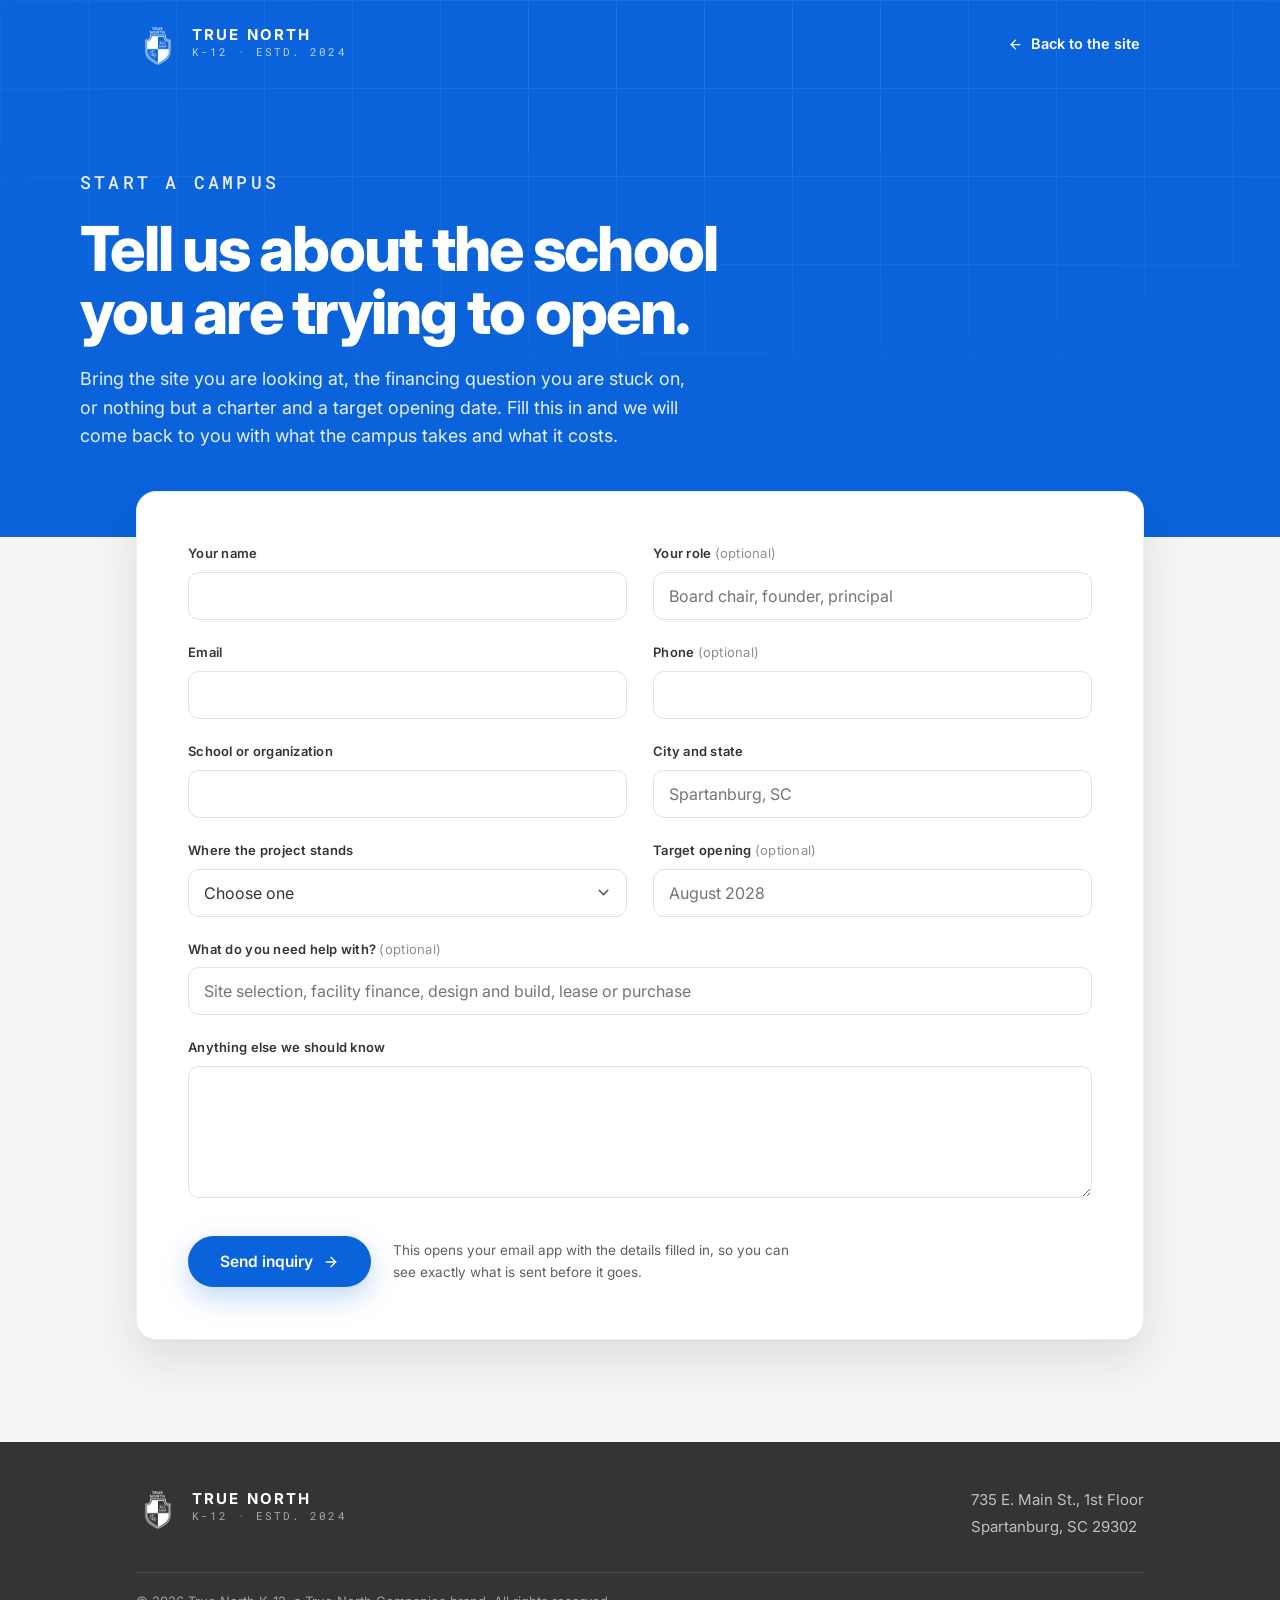
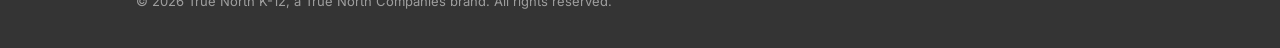
==== commit e5127fd4: "Back to a splash page and an inquiry page Removes the services, campuses, about and 404 pages, the s" ====
--- a/contact.html
+++ b/contact.html
@@ -1,35 +1,69 @@
 <!DOCTYPE html>
 <meta charset="utf-8">
 <meta name="viewport" content="width=device-width, initial-scale=1">
-<title>Contact | True North K-12</title>
-<meta name="description" content="Tell True North K-12 about the school you are trying to open. Site, financing, design or the whole campus, we will tell you what it takes and what it costs.">
-<link rel="canonical" href="https://powered-by-elevate.github.io/TNK12-web/contact.html">
-<meta property="og:type" content="website">
-<meta property="og:site_name" content="True North K-12">
-<meta property="og:title" content="Contact | True North K-12">
-<meta property="og:description" content="Bring the site, the financing question, or nothing but a charter and a target opening date.">
-<meta property="og:url" content="https://powered-by-elevate.github.io/TNK12-web/contact.html">
-<meta property="og:image" content="https://powered-by-elevate.github.io/TNK12-web/assets/campus-woodruff.jpg">
-<meta name="twitter:card" content="summary_large_image">
+<title>Start a campus — True North K-12</title>
+<meta name="description" content="Tell True North K-12 about the school you are trying to open.">
+<meta name="robots" content="noindex">
 <link rel="icon" type="image/png" href="assets/tnk12-shield.png">
-<link rel="apple-touch-icon" href="assets/tnk12-shield.png">
-<meta name="theme-color" content="#0A63DA">
 <link rel="preconnect" href="https://fonts.googleapis.com">
 <link rel="preconnect" href="https://fonts.gstatic.com" crossorigin>
-<link rel="stylesheet" href="https://fonts.googleapis.com/css2?family=Inter:wght@300;400;500;600;700;800;900&family=Roboto+Mono:wght@400;500&display=swap">
-<link rel="stylesheet" href="assets/site.css">
+<link rel="stylesheet" href="https://fonts.googleapis.com/css2?family=Inter:wght@300;400;500;600;700;800&family=Roboto+Mono:wght@400;500&display=swap">
+
 <style>
-  /* Inquiry form. Chrome comes from site.css; this is the form itself. */
-  body { background: var(--ground-alt); }
-
+  /* True North K-12 inquiry page. Same brand kit, light mode only. */
+  :root {
+    --cobalt: #0A63DA; --cobalt-deep: #054EAD; --cobalt-dark: #073A80;
+    --cobalt-lift: #3D8BF0; --cobalt-wash: #EAF1FD;
+    --ink: #343434; --ink-soft: #5B6068; --ink-faint: #8A9099;
+    --ground: #FFFFFF; --ground-alt: #F6F5F4; --paper: #F6F6F6;
+    --rule: #E4E3E1; --rule-soft: #EFEEEC;
+    --face: "Inter", "Segoe UI", Helvetica, Arial, sans-serif;
+    --mono: "Roboto Mono", "SF Mono", Consolas, monospace;
+    --shell: 1120px;
+  }
+  *, *::before, *::after { box-sizing: border-box; }
+  body { margin: 0; background: var(--ground-alt); color: var(--ink); font-family: var(--face);
+         font-size: 17px; line-height: 1.6; -webkit-font-smoothing: antialiased; overflow-x: hidden; }
+  h1, h2 { margin: 0; letter-spacing: -0.028em; text-wrap: balance; }
+  p { margin: 0; }
+  img { max-width: 100%; display: block; }
+  a { color: var(--cobalt); text-underline-offset: 3px; }
+  :focus-visible { outline: 2px solid var(--cobalt-lift); outline-offset: 3px; border-radius: 4px; }
+
+  .shell { width: 100%; max-width: var(--shell); margin-inline: auto; padding-inline: clamp(20px, 5vw, 56px); }
+  .eyebrow { font-family: var(--mono); font-size: 12px; font-weight: 500; letter-spacing: .18em;
+             text-transform: uppercase; color: rgba(255,255,255,.8); }
+
+  /* masthead + banner */
+  .top { background: var(--cobalt); color: #FFFFFF; position: relative; overflow: hidden; }
+  .top::after {
+    content: ""; position: absolute; inset: 0; opacity: .15;
+    background-image: linear-gradient(rgba(255,255,255,.5) 1px, transparent 1px),
+                      linear-gradient(90deg, rgba(255,255,255,.5) 1px, transparent 1px);
+    background-size: 88px 88px;
+    mask-image: radial-gradient(100% 90% at 55% 15%, #000 20%, transparent 78%);
+  }
+  .top .shell { position: relative; z-index: 1; }
+  .bar { display: flex; align-items: center; gap: 18px; min-height: 88px; }
+  .lockup { display: flex; align-items: center; gap: 12px; text-decoration: none; color: #FFFFFF; }
+  .lockup img { width: 44px; height: 44px; flex: none; }
+  .lockup b { display: block; font-size: 15px; font-weight: 700; letter-spacing: .14em; line-height: 1.1; }
+  .lockup i { display: block; font-style: normal; font-family: var(--mono); font-size: 10.5px;
+              letter-spacing: .2em; color: rgba(255,255,255,.72); }
+  .back { margin-left: auto; color: #FFFFFF; text-decoration: none; font-size: 14.5px; font-weight: 600;
+          display: inline-flex; align-items: center; gap: 8px; min-height: 44px; padding: 0 4px; }
+  .back:hover { text-decoration: underline; }
+  .back svg { width: 15px; height: 15px; }
+
+  .banner { padding: clamp(34px, 5vw, 58px) 0 clamp(52px, 7vw, 86px); }
+  .banner h1 { margin-top: 20px; font-size: clamp(34px, 5.2vw, 62px); font-weight: 800; line-height: 1.02; max-width: 16ch; }
+  .banner p { margin-top: 22px; max-width: 56ch; font-size: clamp(16.5px, 1.4vw, 19px); color: rgba(255,255,255,.9); }
+
+  /* form card */
   .wrap { padding: 0 0 clamp(60px, 8vw, 104px); }
-  .wrap .shell { max-width: 1120px; }
-  .card {
-    background: var(--ground); border: 1px solid var(--rule-soft); border-radius: 20px;
-    padding: clamp(28px, 4vw, 52px); margin-top: clamp(-46px, -4vw, -34px);
-    box-shadow: 0 1px 2px rgba(10,99,218,.05), 0 20px 46px rgba(8,33,63,.1);
-    position: relative; z-index: 2;
-  }
+  .card { background: var(--ground); border: 1px solid var(--rule-soft); border-radius: 20px;
+          padding: clamp(28px, 4vw, 52px); margin-top: clamp(-46px, -4vw, -34px);
+          box-shadow: 0 1px 2px rgba(10,99,218,.05), 0 20px 46px rgba(8,33,63,.1); position: relative; z-index: 2; }
 
   .grid { display: grid; grid-template-columns: repeat(2, 1fr); gap: 22px 26px; }
   @media (max-width: 720px) { .grid { grid-template-columns: 1fr; } }
@@ -43,80 +77,62 @@
     padding: 13px 15px; transition: border-color .16s ease, box-shadow .16s ease;
   }
   .field textarea { min-height: 132px; resize: vertical; line-height: 1.55; }
-  .field select {
-    appearance: none;
-    background-image: url("data:image/svg+xml,%3Csvg xmlns='http://www.w3.org/2000/svg' viewBox='0 0 24 24' fill='none' stroke='%235B6068' stroke-width='2' stroke-linecap='round'%3E%3Cpath d='M6 9l6 6 6-6'/%3E%3C/svg%3E");
-    background-repeat: no-repeat; background-position: right 14px center; background-size: 17px; padding-right: 42px;
-  }
+  .field select { appearance: none; background-image: url("data:image/svg+xml,%3Csvg xmlns='http://www.w3.org/2000/svg' viewBox='0 0 24 24' fill='none' stroke='%235B6068' stroke-width='2' stroke-linecap='round'%3E%3Cpath d='M6 9l6 6 6-6'/%3E%3C/svg%3E");
+                  background-repeat: no-repeat; background-position: right 14px center; background-size: 17px; padding-right: 42px; }
   .field input:focus, .field select:focus, .field textarea:focus {
-    outline: none; border-color: var(--cobalt); box-shadow: 0 0 0 3px var(--cobalt-wash);
-  }
+    outline: none; border-color: var(--cobalt); box-shadow: 0 0 0 3px var(--cobalt-wash); }
   .field input:user-invalid, .field textarea:user-invalid { border-color: #B3261E; }
 
   .actions { margin-top: 30px; display: flex; flex-wrap: wrap; align-items: center; gap: 18px 22px; }
-  .actions .btn {
-    border: 0; cursor: pointer; padding: 16px 32px; font-size: 15.5px;
-    font-family: var(--face); background: var(--cobalt); color: #FFFFFF;
-    box-shadow: 0 10px 28px rgba(10,99,218,.26);
-  }
-  .actions .btn:hover { background: var(--cobalt-deep); }
+  .btn { display: inline-flex; align-items: center; gap: 10px; padding: 16px 32px; border: 0; border-radius: 999px;
+         font-family: var(--face); font-size: 15.5px; font-weight: 600; cursor: pointer;
+         background: var(--cobalt); color: #FFFFFF; box-shadow: 0 10px 28px rgba(10,99,218,.26);
+         transition: transform .18s ease, background .18s ease; text-decoration: none; }
+  .btn:hover { transform: translateY(-2px); background: var(--cobalt-deep); }
+  .btn svg { width: 16px; height: 16px; }
   .note { font-size: 13.5px; color: var(--ink-soft); max-width: 46ch; }
 
-  .said {
-    margin-top: 26px; padding: 20px 22px; border-radius: 13px; background: var(--cobalt-wash);
-    border: 1px solid #CFE0FA; font-size: 15px; color: var(--cobalt-dark);
-  }
+  .said { margin-top: 26px; padding: 20px 22px; border-radius: 13px; background: var(--cobalt-wash);
+          border: 1px solid #CFE0FA; font-size: 15px; color: var(--cobalt-dark); }
   .said b { display: block; margin-bottom: 5px; font-size: 15.5px; }
   .said a { color: var(--cobalt-deep); }
 
-  /* the page header sits tighter here so the card can overlap it */
-  .pagehead { padding-bottom: clamp(72px, 9vw, 116px); }
+  .foot { background: var(--ink); color: var(--paper); padding: 44px 0 36px; }
+  .foot__row { display: flex; flex-wrap: wrap; gap: 24px 56px; justify-content: space-between; align-items: flex-start; }
+  .foot .lockup i { color: rgba(246,246,246,.6); }
+  .foot address { font-style: normal; font-size: 15px; line-height: 1.8; color: rgba(246,246,246,.72); }
+  .foot__legal { margin-top: 32px; padding-top: 18px; border-top: 1px solid rgba(255,255,255,.13);
+                 font-size: 13px; color: rgba(246,246,246,.55); }
 </style>
 
-<a class="skip" href="#main">Skip to content</a>
-
-<header class="masthead">
-  <div class="shell masthead__row">
-    <a class="lockup" href="index.html" aria-label="True North K-12, home">
-      <img src="assets/tnk12-shield-white.png" alt="" width="46" height="46">
-      <span>
-        <b>TRUE NORTH</b>
-        <span>K-12 &middot; ESTD. 2024</span>
-      </span>
-    </a>
-
-    <button class="nav__toggle" type="button" aria-expanded="false" aria-controls="nav" aria-label="Menu">
-      <svg class="ico-bars" viewBox="0 0 24 24" fill="none" stroke="currentColor" stroke-width="2.2" stroke-linecap="round" aria-hidden="true"><path d="M4 7h16M4 12h16M4 17h16"/></svg>
-      <svg class="ico-x" viewBox="0 0 24 24" fill="none" stroke="currentColor" stroke-width="2.2" stroke-linecap="round" aria-hidden="true"><path d="M6 6l12 12M18 6L6 18"/></svg>
-    </button>
-
-    <nav class="nav" id="nav" aria-label="Primary">
-      <ul class="nav__links">
-        <li><a href="services.html">Services</a></li>
-        <li><a href="campuses.html">Campuses</a></li>
-        <li><a href="about.html">About</a></li>
-      </ul>
-      <a class="btn btn--on-cobalt" href="contact.html">Start a campus</a>
-    </nav>
-  </div>
-</header>
-
-<div class="progress" id="progress" aria-hidden="true"></div>
-
-<section class="pagehead">
+<header class="top">
   <div class="shell">
+    <div class="bar">
+      <a class="lockup" href="index.html" aria-label="True North K-12, home">
+        <img src="assets/tnk12-shield-white.png" alt="" width="44" height="44">
+        <span>
+          <b>TRUE NORTH</b>
+          <i>K-12 &middot; ESTD. 2024</i>
+        </span>
+      </a>
+      <a class="back" href="index.html">
+        <svg viewBox="0 0 24 24" fill="none" stroke="currentColor" stroke-width="2" stroke-linecap="round" stroke-linejoin="round" aria-hidden="true"><path d="M19 12H5"/><path d="M12 19l-7-7 7-7"/></svg>
+        Back to the site
+      </a>
+    </div>
+  </div>
+  <div class="shell banner">
     <p class="eyebrow">Start a campus</p>
-    <h1>Tell us about the school<br>you are trying <em>to open.</em></h1>
-    <p class="lede">
+    <h1>Tell us about the school you are trying to open.</h1>
+    <p>
       Bring the site you are looking at, the financing question you are stuck on, or nothing but a
       charter and a target opening date. Fill this in and we will come back to you with what the
       campus takes and what it costs.
     </p>
-    <p class="crumbs"><a href="index.html">Home</a> &nbsp;/&nbsp; Contact</p>
-  </div>
-</section>
-
-<main class="wrap" id="main">
+  </div>
+</header>
+
+<main class="wrap">
   <div class="shell">
     <div class="card">
       <form id="inquiry" novalidate>
@@ -192,69 +208,34 @@
 </main>
 
 <footer class="foot">
+  <div class="shell foot__row">
+    <a class="lockup" href="index.html" aria-label="True North K-12, home">
+      <img src="assets/tnk12-shield-white.png" alt="" width="42" height="42">
+      <span>
+        <b>TRUE NORTH</b>
+        <i>K-12 &middot; ESTD. 2024</i>
+      </span>
+    </a>
+    <address>
+      735 E. Main St., 1st Floor<br>
+      Spartanburg, SC 29302
+    </address>
+  </div>
   <div class="shell">
-    <div class="foot__grid">
-      <div>
-        <a class="lockup" href="index.html" aria-label="True North K-12, home">
-          <img src="assets/tnk12-shield-white.png" alt="" width="44" height="44">
-          <span>
-            <b>TRUE NORTH</b>
-            <span>K-12 &middot; ESTD. 2024</span>
-          </span>
-        </a>
-        <p class="foot__blurb">
-          The education-focused development branch of True North Companies. Site through
-          certificate of occupancy for charter boards and education partners across the Southeast.
-        </p>
-      </div>
-
-      <div>
-        <h4>Explore</h4>
-        <ul>
-          <li><a href="index.html">Home</a></li>
-          <li><a href="services.html">Services</a></li>
-          <li><a href="campuses.html">Campuses</a></li>
-          <li><a href="about.html">About</a></li>
-          <li><a href="contact.html">Contact</a></li>
-        </ul>
-      </div>
-
-      <div>
-        <h4>Services</h4>
-        <ul>
-          <li><a href="services.html#development">Development services</a></li>
-          <li><a href="services.html#site">Site selection</a></li>
-          <li><a href="services.html#finance">Facility finance</a></li>
-          <li><a href="services.html#design">Design &amp; build</a></li>
-          <li><a href="services.html#occupancy">Lease or purchase</a></li>
-        </ul>
-      </div>
-
-      <div>
-        <h4>Get in touch</h4>
-        <address>
-          735 E. Main St., 1st Floor<br>
-          Spartanburg, SC 29302<br>
-          <a href="contact.html">Start a conversation</a>
-        </address>
-      </div>
-    </div>
-
-    <div class="foot__legal">
-      <span>&copy; 2026 True North K-12, a True North Companies brand. All rights reserved.</span>
-      <span class="foot__brandline">Southeast-Based &middot; Student-Focused &middot; Built for the Future</span>
-    </div>
+    <p class="foot__legal">&copy; 2026 True North K-12, a True North Companies brand. All rights reserved.</p>
   </div>
 </footer>
 
-<button class="to-top" id="toTop" type="button" aria-label="Back to top">
-  <svg viewBox="0 0 24 24" fill="none" stroke="currentColor" stroke-width="2" stroke-linecap="round" stroke-linejoin="round" aria-hidden="true"><path d="M12 19V5"/><path d="M5 12l7-7 7 7"/></svg>
-  <span>Top</span>
-</button>
-
-<script src="assets/site.js"></script>
-
 <script>
+(function () {
+  var e = (performance.getEntriesByType && performance.getEntriesByType("navigation")[0]) || null;
+  var back = e ? e.type === "back_forward" : (performance.navigation && performance.navigation.type === 2);
+  if (!back && !location.hash) {
+    if ("scrollRestoration" in history) history.scrollRestoration = "manual";
+    window.scrollTo(0, 0);
+    window.addEventListener("load", function () { window.scrollTo(0, 0); }, { once: true });
+  }
+})();
 (function () {
   // ---- Where inquiries go. Change this one line to reroute the form. ----
   var INBOX = "WRoach@true-north-companies.com";
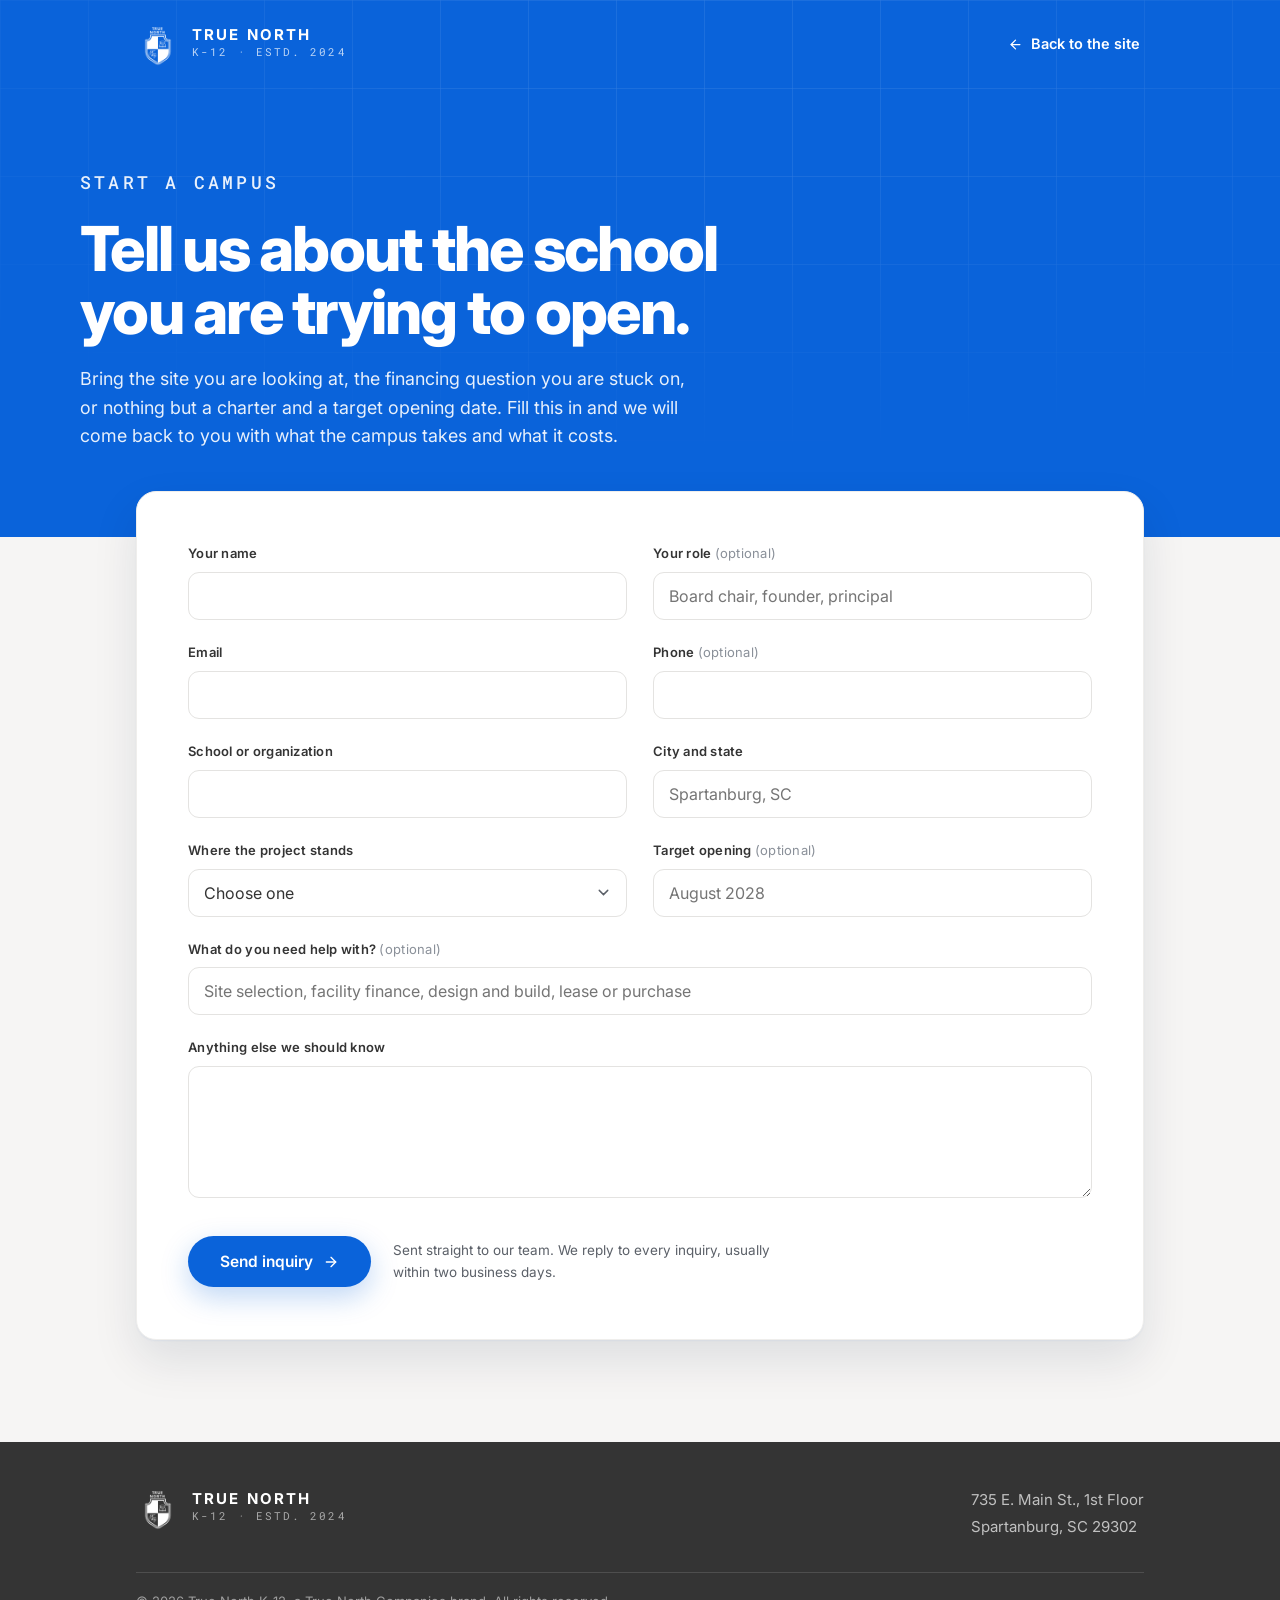
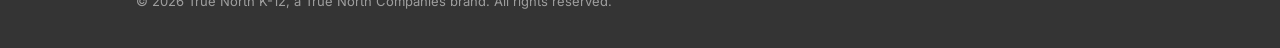
==== commit 9ed2194f: "Rewire the inquiry form to a real POST Co-Authored-By: Claude Opus 5 <noreply@anthropic.com> Claude-" ====
--- a/contact.html
+++ b/contact.html
@@ -135,7 +135,11 @@
 <main class="wrap">
   <div class="shell">
     <div class="card">
-      <form id="inquiry" novalidate>
+      <form id="inquiry" action="https://formsubmit.co/info@truenorth-k12.com" method="POST" novalidate>
+        <input type="hidden" name="_subject" value="Campus inquiry - True North K-12">
+        <input type="hidden" name="_template" value="table">
+        <input type="hidden" name="_captcha" value="false">
+        <input type="text" name="_honey" tabindex="-1" autocomplete="off" aria-hidden="true" style="position:absolute;left:-9999px;width:1px;height:1px;opacity:0">
         <div class="grid">
           <div class="field">
             <label for="name">Your name</label>
@@ -194,13 +198,20 @@
             Send inquiry
             <svg viewBox="0 0 24 24" fill="none" stroke="currentColor" stroke-width="2" stroke-linecap="round" stroke-linejoin="round" aria-hidden="true"><path d="M5 12h14"/><path d="M12 5l7 7-7 7"/></svg>
           </button>
-          <p class="note">This opens your email app with the details filled in, so you can see exactly what is sent before it goes.</p>
+          <p class="note">Sent straight to our team. We reply to every inquiry, usually within two business days.</p>
         </div>
 
         <div class="said" id="said" hidden>
-          <b>Your email app should have opened.</b>
-          If nothing happened, send the same details straight to
-          <a id="fallback" href="#">our inbox</a> and we will pick it up from there.
+          <b>Thank you, your inquiry is on its way.</b>
+          Someone from True North K-12 will be in touch. If it is urgent, write to
+          <a href="mailto:info@truenorth-k12.com">info@truenorth-k12.com</a>.
+        </div>
+
+        <div class="said" id="failed" hidden>
+          <b>That did not send.</b>
+          Please email the details to
+          <a id="fallback" href="mailto:info@truenorth-k12.com">info@truenorth-k12.com</a>
+          and we will pick it up from there.
         </div>
       </form>
     </div>
@@ -237,54 +248,47 @@
   }
 })();
 (function () {
-  // ---- Where inquiries go. Change this one line to reroute the form. ----
-  var INBOX = "WRoach@true-north-companies.com";
-
+  // ---- Where inquiries go. Change the form's action attribute to reroute. ----
   var form = document.getElementById("inquiry");
   var said = document.getElementById("said");
-  var fallback = document.getElementById("fallback");
+  var failed = document.getElementById("failed");
   if (!form) return;
 
-  function val(id) {
-    var el = document.getElementById(id);
-    return el && el.value ? el.value.trim() : "";
-  }
-
-  function compose() {
-    var rows = [
-      ["Name", val("name")],
-      ["Role", val("role")],
-      ["Email", val("email")],
-      ["Phone", val("phone")],
-      ["School or organization", val("school")],
-      ["City and state", val("place")],
-      ["Where the project stands", val("stage")],
-      ["Target opening", val("opening")],
-      ["Needs help with", val("help")]
-    ].filter(function (r) { return r[1]; });
-
-    var body = "";
-    rows.forEach(function (r) { body += r[0] + ": " + r[1] + "\n"; });
-    body += "\n" + val("message") + "\n";
-
-    var subject = "Campus inquiry: " + (val("school") || val("name") || "True North K-12");
-    return "mailto:" + INBOX +
-           "?subject=" + encodeURIComponent(subject) +
-           "&body=" + encodeURIComponent(body);
-  }
+  var btn = form.querySelector('button[type="submit"]');
 
   form.addEventListener("submit", function (e) {
-    e.preventDefault();
     if (!form.checkValidity()) {
+      e.preventDefault();
       form.reportValidity();
       var bad = form.querySelector(":invalid");
       if (bad) bad.focus();
       return;
     }
-    var href = compose();
-    if (fallback) fallback.setAttribute("href", href);
-    if (said) said.hidden = false;
-    window.location.href = href;
+
+    // No fetch means no interception: let the browser POST the form normally.
+    if (!window.fetch || !window.FormData) return;
+
+    e.preventDefault();
+    if (btn) { btn.disabled = true; btn.style.opacity = ".6"; }
+    if (failed) failed.hidden = true;
+
+    var data = new FormData(form);
+    var school = data.get("school") || data.get("name");
+    if (school) data.set("_subject", "Campus inquiry: " + school);
+
+    fetch(form.action, {
+      method: "POST",
+      body: data,
+      headers: { "Accept": "application/json" }
+    }).then(function (r) {
+      if (!r.ok) throw new Error(r.status);
+      form.reset();
+      if (said) { said.hidden = false; said.scrollIntoView({ block: "nearest" }); }
+      if (btn) { btn.disabled = false; btn.style.opacity = ""; }
+    }).catch(function () {
+      if (failed) { failed.hidden = false; failed.scrollIntoView({ block: "nearest" }); }
+      if (btn) { btn.disabled = false; btn.style.opacity = ""; }
+    });
   });
 })();
 </script>
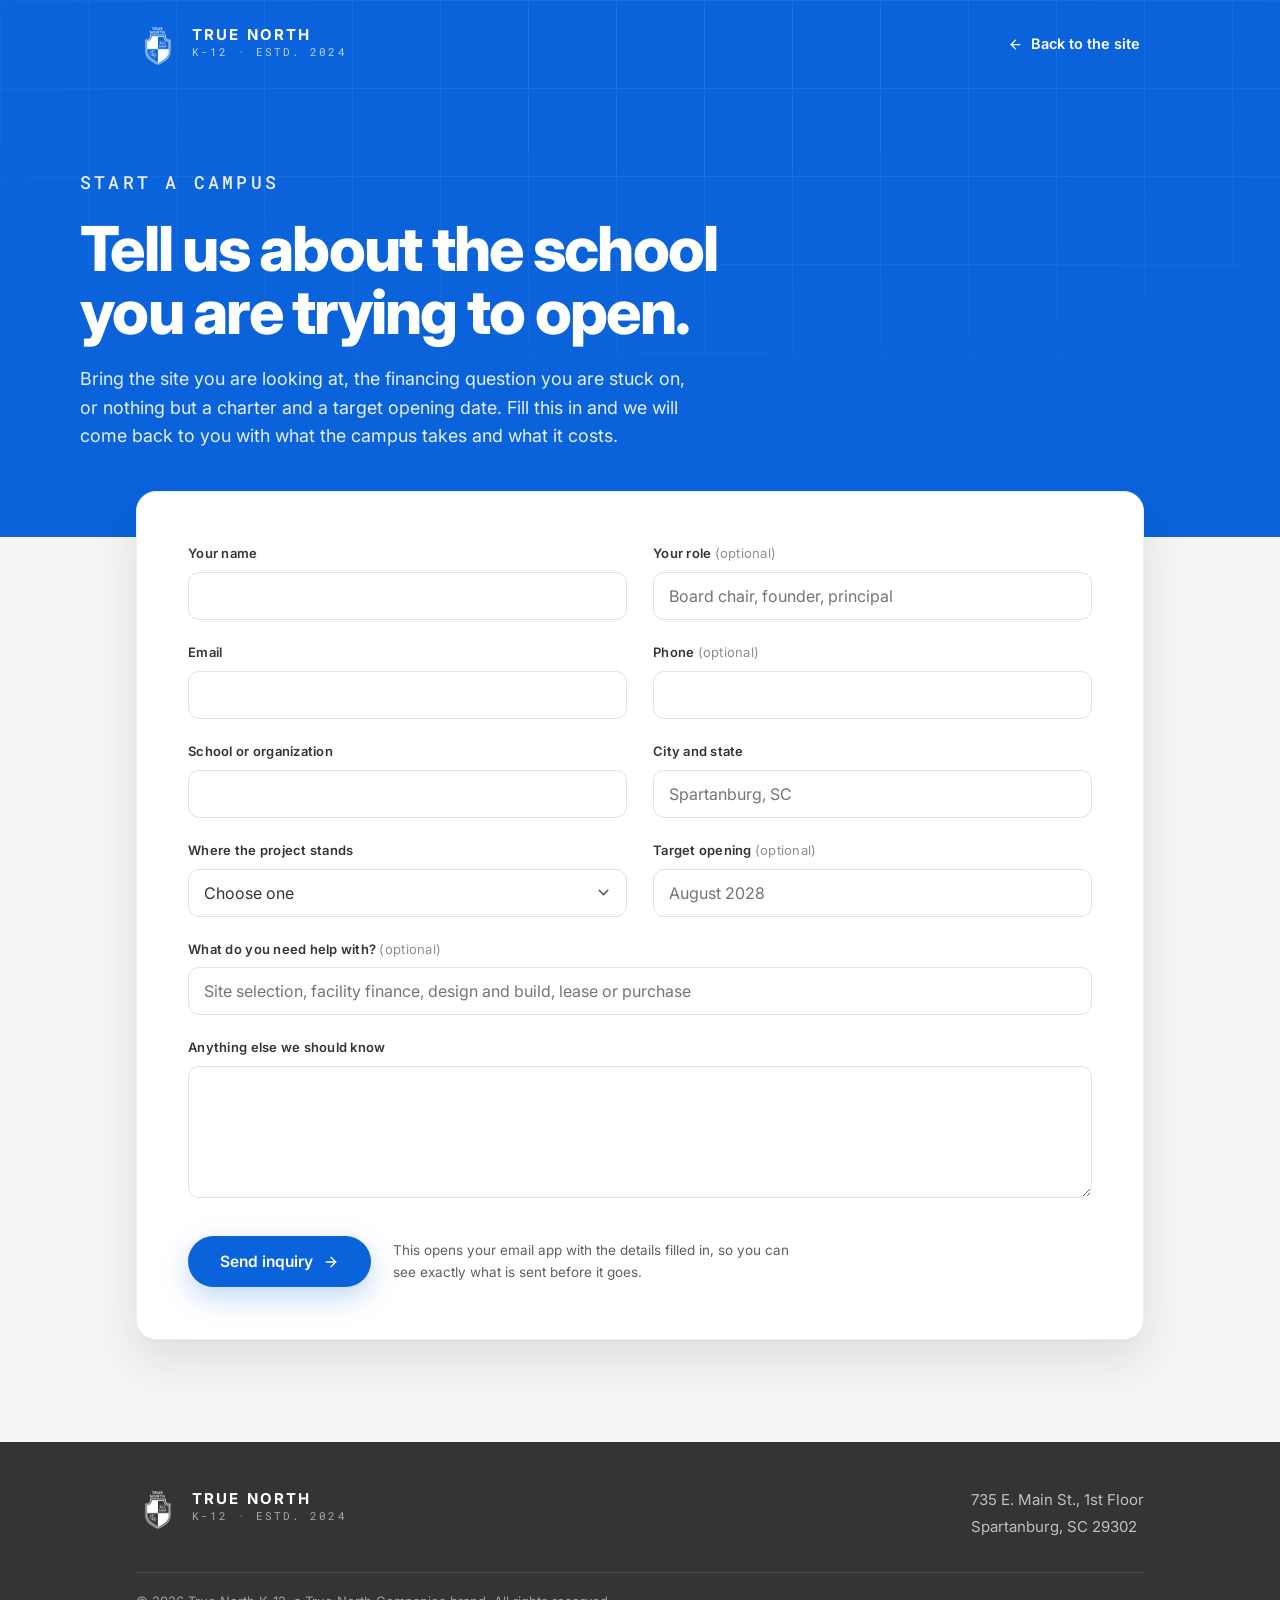
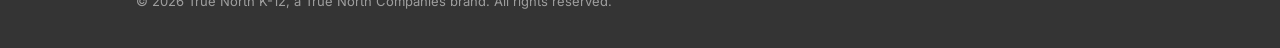
==== commit ac3fadc1: "Revert the inquiry form to mailto, keeping info@truenorth-k12.com Co-Authored-By: Claude Opus 5 <nor" ====
--- a/contact.html
+++ b/contact.html
@@ -135,11 +135,7 @@
 <main class="wrap">
   <div class="shell">
     <div class="card">
-      <form id="inquiry" action="https://formsubmit.co/info@truenorth-k12.com" method="POST" novalidate>
-        <input type="hidden" name="_subject" value="Campus inquiry - True North K-12">
-        <input type="hidden" name="_template" value="table">
-        <input type="hidden" name="_captcha" value="false">
-        <input type="text" name="_honey" tabindex="-1" autocomplete="off" aria-hidden="true" style="position:absolute;left:-9999px;width:1px;height:1px;opacity:0">
+      <form id="inquiry" novalidate>
         <div class="grid">
           <div class="field">
             <label for="name">Your name</label>
@@ -198,20 +194,13 @@
             Send inquiry
             <svg viewBox="0 0 24 24" fill="none" stroke="currentColor" stroke-width="2" stroke-linecap="round" stroke-linejoin="round" aria-hidden="true"><path d="M5 12h14"/><path d="M12 5l7 7-7 7"/></svg>
           </button>
-          <p class="note">Sent straight to our team. We reply to every inquiry, usually within two business days.</p>
+          <p class="note">This opens your email app with the details filled in, so you can see exactly what is sent before it goes.</p>
         </div>
 
         <div class="said" id="said" hidden>
-          <b>Thank you, your inquiry is on its way.</b>
-          Someone from True North K-12 will be in touch. If it is urgent, write to
-          <a href="mailto:info@truenorth-k12.com">info@truenorth-k12.com</a>.
-        </div>
-
-        <div class="said" id="failed" hidden>
-          <b>That did not send.</b>
-          Please email the details to
-          <a id="fallback" href="mailto:info@truenorth-k12.com">info@truenorth-k12.com</a>
-          and we will pick it up from there.
+          <b>Your email app should have opened.</b>
+          If nothing happened, send the same details straight to
+          <a id="fallback" href="#">our inbox</a> and we will pick it up from there.
         </div>
       </form>
     </div>
@@ -248,47 +237,54 @@
   }
 })();
 (function () {
-  // ---- Where inquiries go. Change the form's action attribute to reroute. ----
+  // ---- Where inquiries go. Change this one line to reroute the form. ----
+  var INBOX = "info@truenorth-k12.com";
+
   var form = document.getElementById("inquiry");
   var said = document.getElementById("said");
-  var failed = document.getElementById("failed");
+  var fallback = document.getElementById("fallback");
   if (!form) return;
 
-  var btn = form.querySelector('button[type="submit"]');
+  function val(id) {
+    var el = document.getElementById(id);
+    return el && el.value ? el.value.trim() : "";
+  }
+
+  function compose() {
+    var rows = [
+      ["Name", val("name")],
+      ["Role", val("role")],
+      ["Email", val("email")],
+      ["Phone", val("phone")],
+      ["School or organization", val("school")],
+      ["City and state", val("place")],
+      ["Where the project stands", val("stage")],
+      ["Target opening", val("opening")],
+      ["Needs help with", val("help")]
+    ].filter(function (r) { return r[1]; });
+
+    var body = "";
+    rows.forEach(function (r) { body += r[0] + ": " + r[1] + "\n"; });
+    body += "\n" + val("message") + "\n";
+
+    var subject = "Campus inquiry: " + (val("school") || val("name") || "True North K-12");
+    return "mailto:" + INBOX +
+           "?subject=" + encodeURIComponent(subject) +
+           "&body=" + encodeURIComponent(body);
+  }
 
   form.addEventListener("submit", function (e) {
+    e.preventDefault();
     if (!form.checkValidity()) {
-      e.preventDefault();
       form.reportValidity();
       var bad = form.querySelector(":invalid");
       if (bad) bad.focus();
       return;
     }
-
-    // No fetch means no interception: let the browser POST the form normally.
-    if (!window.fetch || !window.FormData) return;
-
-    e.preventDefault();
-    if (btn) { btn.disabled = true; btn.style.opacity = ".6"; }
-    if (failed) failed.hidden = true;
-
-    var data = new FormData(form);
-    var school = data.get("school") || data.get("name");
-    if (school) data.set("_subject", "Campus inquiry: " + school);
-
-    fetch(form.action, {
-      method: "POST",
-      body: data,
-      headers: { "Accept": "application/json" }
-    }).then(function (r) {
-      if (!r.ok) throw new Error(r.status);
-      form.reset();
-      if (said) { said.hidden = false; said.scrollIntoView({ block: "nearest" }); }
-      if (btn) { btn.disabled = false; btn.style.opacity = ""; }
-    }).catch(function () {
-      if (failed) { failed.hidden = false; failed.scrollIntoView({ block: "nearest" }); }
-      if (btn) { btn.disabled = false; btn.style.opacity = ""; }
-    });
+    var href = compose();
+    if (fallback) fallback.setAttribute("href", href);
+    if (said) said.hidden = false;
+    window.location.href = href;
   });
 })();
 </script>
